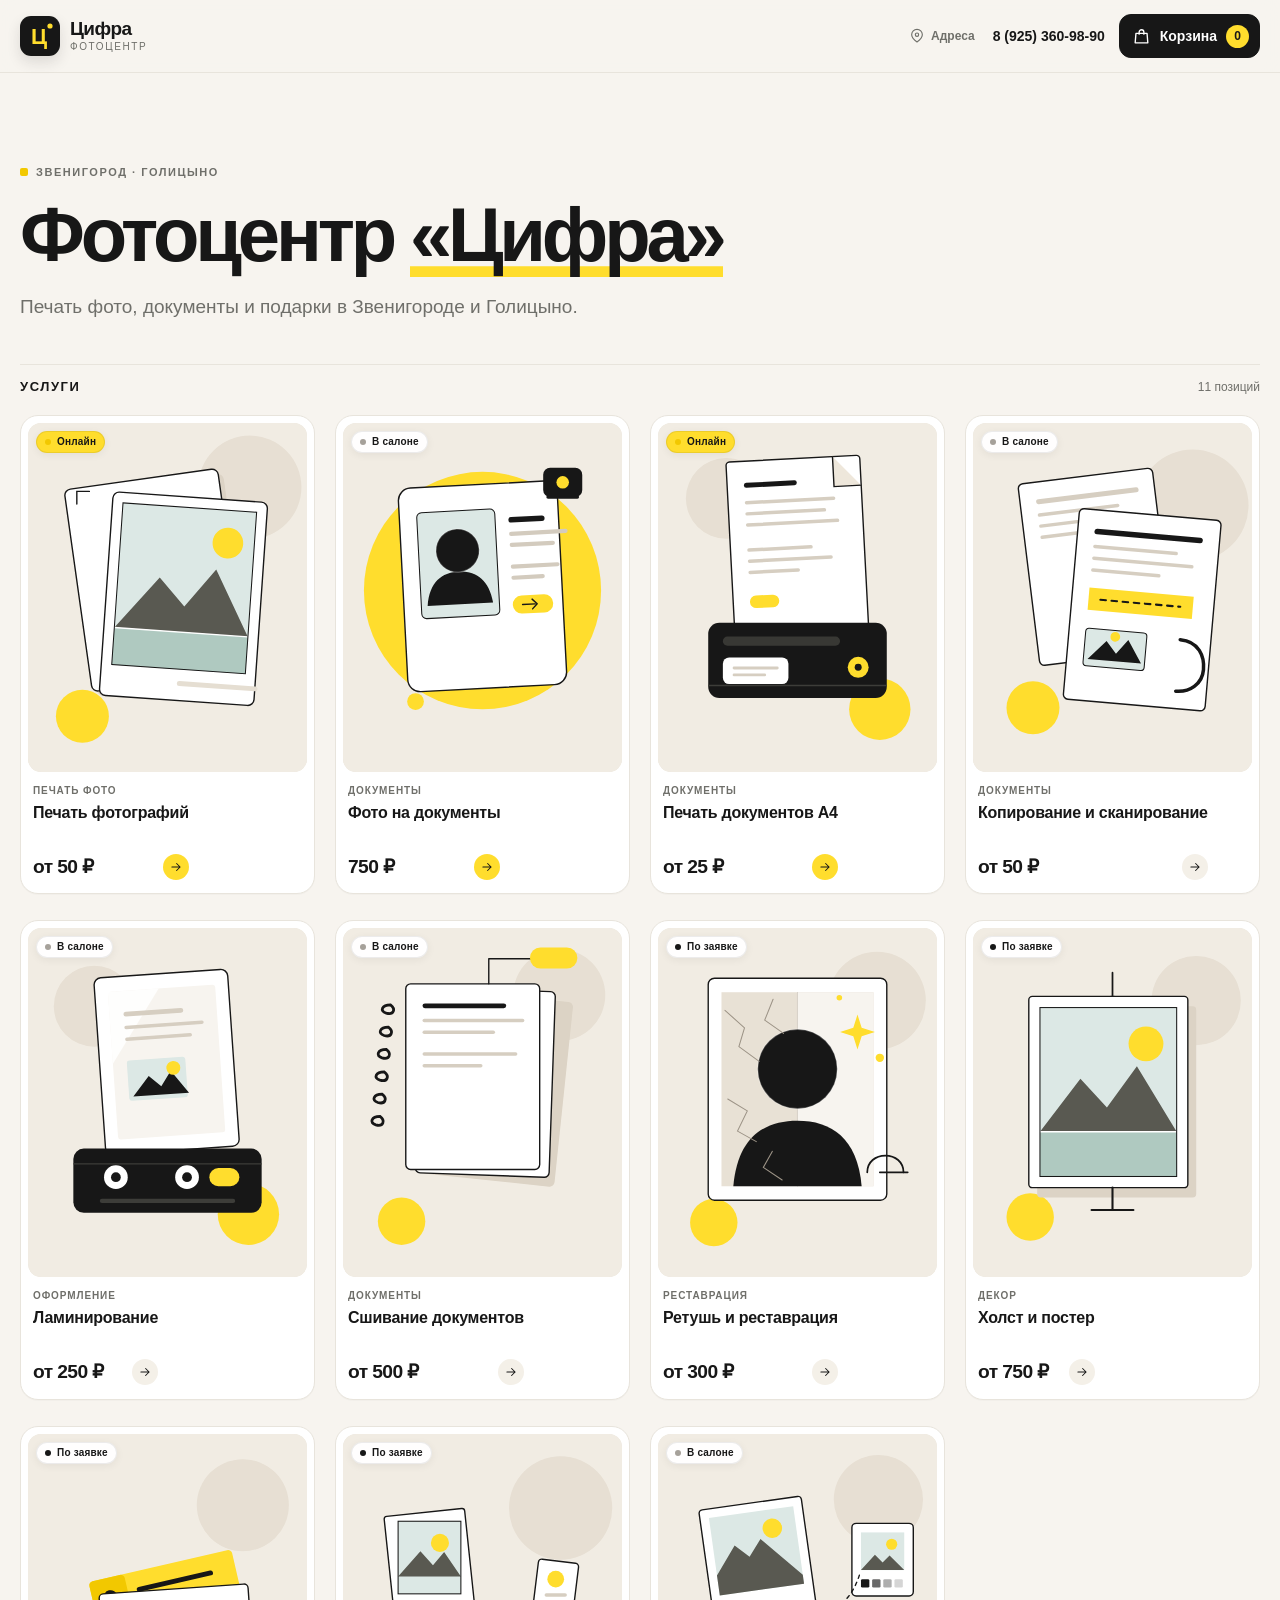
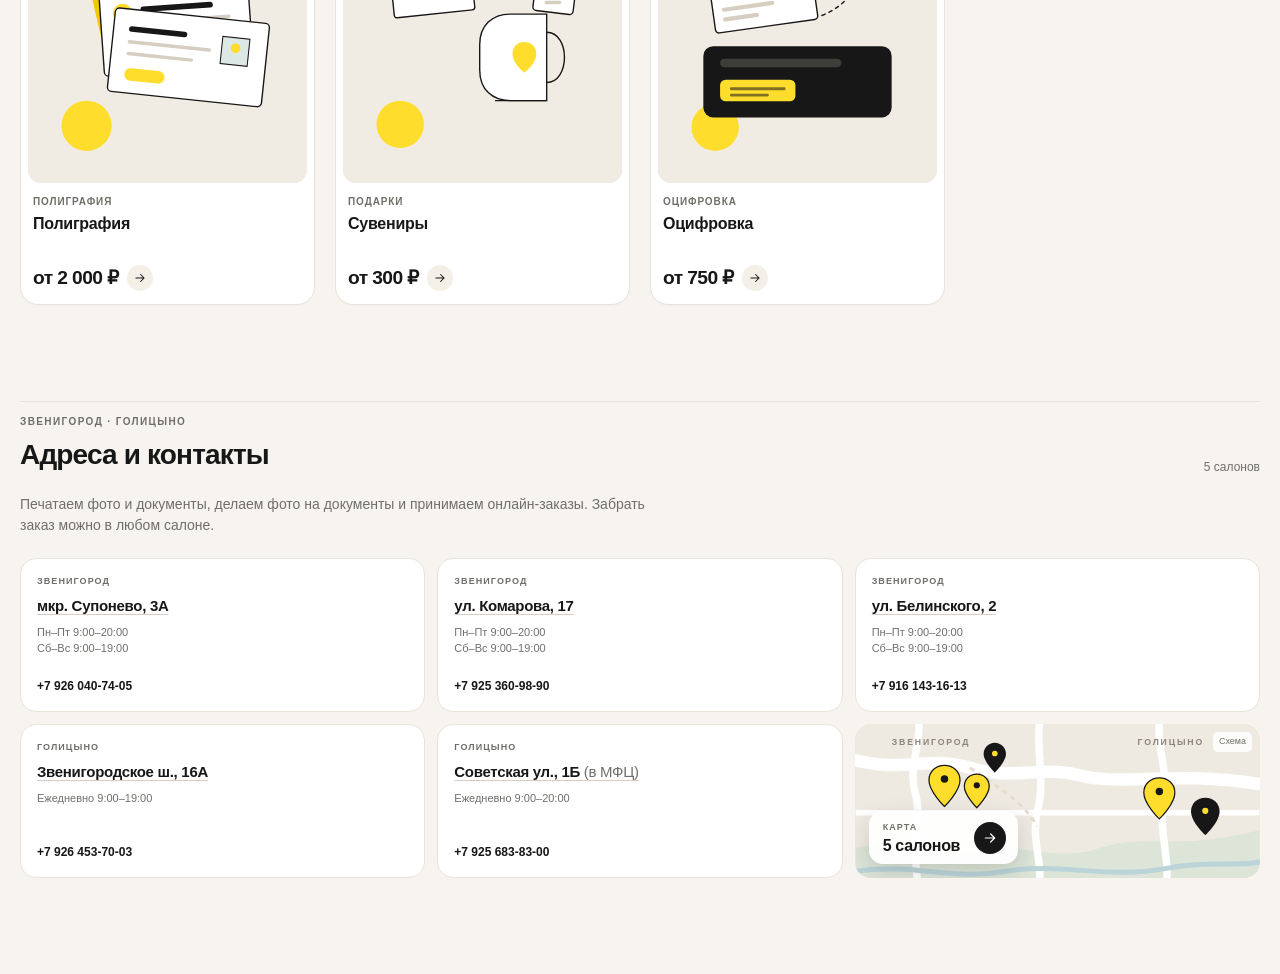
==== index.html @ 48754931 "Add Cifra site-v3 concept with original SVG illustrations" ====
<!doctype html>
<html lang="ru">
<head>
  <meta charset="utf-8">
  <meta name="viewport" content="width=device-width, initial-scale=1, viewport-fit=cover">
  <meta name="theme-color" content="#F7F4EF">
  <title>Фотоцентр «Цифра» — печать фото, документы и подарки</title>
  <meta name="description" content="Печать фотографий, документы и подарки в Звенигороде и Голицыно. Онлайн-заказ печати фото и визит в салон.">
  <link rel="icon" href="assets/img/favicon.svg" type="image/svg+xml">
  <link rel="stylesheet" href="assets/css/styles.css">
</head>
<body id="top">
  <header class="site-header">
    <div class="container header-inner">
      <a class="brand" href="#top" aria-label="Цифра — на главную">
        <span class="brand-mark" aria-hidden="true">
          <svg viewBox="0 0 40 40">
            <rect width="40" height="40" rx="11" fill="#171717"/>
            <text x="19" y="27.5" text-anchor="middle" font-family="Segoe UI, Arial, sans-serif" font-size="22" font-weight="700" fill="#FFDD2D">Ц</text>
            <circle cx="30" cy="10" r="2.6" fill="#FFDD2D"/>
          </svg>
        </span>
        <span class="brand-text">
          <strong>Цифра</strong>
          <span>фотоцентр</span>
        </span>
      </a>

      <div class="header-actions">
        <a class="header-addresses" href="#contacts" aria-label="Адреса и контакты">
          <svg viewBox="0 0 24 24" fill="none" stroke="currentColor" stroke-width="1.7" stroke-linecap="round" stroke-linejoin="round" aria-hidden="true"><path d="M20 10c0 5-8 11-8 11S4 15 4 10a8 8 0 1 1 16 0Z"/><circle cx="12" cy="10" r="2.5"/></svg>
          <span class="header-addresses-text">Адреса</span>
        </a>
        <a class="header-phone" href="tel:+79253609890" aria-label="Позвонить: 8 (925) 360-98-90">8 (925) 360-98-90</a>
        <button class="cart-button" type="button" data-open-cart aria-label="Корзина, 0">
          <span class="cart-button-icon" aria-hidden="true">
            <svg viewBox="0 0 24 24" fill="none" stroke="currentColor" stroke-width="1.7" stroke-linecap="round" stroke-linejoin="round"><path d="M5 8h14l1 12H4L5 8Z"/><path d="M9 9V6.5a3 3 0 0 1 6 0V9"/></svg>
          </span>
          <span class="cart-button-text">Корзина</span>
          <span class="cart-button-count" data-cart-count>0</span>
        </button>
      </div>
    </div>
  </header>

  <main>
    <section class="hero container" aria-labelledby="heroTitle">
      <p class="eyebrow"><span class="eyebrow-dot"></span>Звенигород · Голицыно</p>
      <h1 id="heroTitle">Фотоцентр <span class="hero-brand">«Цифра»</span></h1>
      <p class="hero-sub">Печать фото, документы и подарки в Звенигороде и Голицыно.</p>
    </section>

    <section class="catalog container" aria-labelledby="catalogTitle">
      <div class="section-head">
        <h2 id="catalogTitle">Услуги</h2>
        <span class="section-meta">11 позиций</span>
      </div>
      <div class="catalog-grid" id="catalogGrid"></div>
    </section>

    <section class="contacts container" id="contacts" aria-labelledby="contactsTitle">
      <div class="section-head">
        <div>
          <p class="contacts-eyebrow">Звенигород · Голицыно</p>
          <h2 id="contactsTitle">Адреса и контакты</h2>
        </div>
        <span class="section-meta">5 салонов</span>
      </div>
      <p class="contacts-lead">Печатаем фото и документы, делаем фото на документы и принимаем онлайн-заказы. Забрать заказ можно в любом салоне.</p>

      <div class="contacts-grid">
        <article class="branch-card">
          <p class="branch-city">Звенигород</p>
          <h3><a href="https://yandex.ru/maps/org/tsifra/152001789233/?ll=36.876848%2C55.745103&z=16" target="_blank" rel="noopener noreferrer">мкр. Супонево, 3А</a></h3>
          <p class="branch-hours">Пн–Пт 9:00–20:00<br>Сб–Вс 9:00–19:00</p>
          <a class="branch-phone" href="tel:+79260407405">+7 926 040-74-05</a>
        </article>

        <article class="branch-card">
          <p class="branch-city">Звенигород</p>
          <h3><a href="https://yandex.ru/maps/org/tsifra/77149279996/?ll=36.856160%2C55.730766&z=16.79" target="_blank" rel="noopener noreferrer">ул. Комарова, 17</a></h3>
          <p class="branch-hours">Пн–Пт 9:00–20:00<br>Сб–Вс 9:00–19:00</p>
          <a class="branch-phone" href="tel:+79253609890">+7 925 360-98-90</a>
        </article>

        <article class="branch-card">
          <p class="branch-city">Звенигород</p>
          <h3><a href="https://yandex.ru/maps/org/tsifra/25248241582/?ll=36.857674%2C55.739498&z=16.72" target="_blank" rel="noopener noreferrer">ул. Белинского, 2</a></h3>
          <p class="branch-hours">Пн–Пт 9:00–20:00<br>Сб–Вс 9:00–19:00</p>
          <a class="branch-phone" href="tel:+79161431613">+7 916 143-16-13</a>
        </article>

        <article class="branch-card">
          <p class="branch-city">Голицыно</p>
          <h3><a href="https://yandex.ru/maps/org/tsifra/50295731178/?ll=36.985969%2C55.619218&z=16" target="_blank" rel="noopener noreferrer">Звенигородское ш., 16А</a></h3>
          <p class="branch-hours">Ежедневно 9:00–19:00</p>
          <a class="branch-phone" href="tel:+79264537003">+7 926 453-70-03</a>
        </article>

        <article class="branch-card">
          <p class="branch-city">Голицыно</p>
          <h3><a href="https://yandex.ru/maps/org/tsifra/145112737521/?ll=36.985844%2C55.628658&z=16" target="_blank" rel="noopener noreferrer">Советская ул., 1Б <span class="branch-note">(в МФЦ)</span></a></h3>
          <p class="branch-hours">Ежедневно 9:00–20:00</p>
          <a class="branch-phone" href="tel:+79256838300">+7 925 683-83-00</a>
        </article>

        <a class="branch-map" href="https://yandex.ru/maps/?ll=36.92%2C55.68&z=11&text=%D1%84%D0%BE%D1%82%D0%BE%D1%81%D0%B0%D0%BB%D0%BE%D0%BD%20%D0%A6%D0%B8%D1%84%D1%80%D0%B0%20%D0%97%D0%B2%D0%B5%D0%BD%D0%B8%D0%B3%D0%BE%D1%80%D0%BE%D0%B4%20%D0%93%D0%BE%D0%BB%D0%B8%D1%86%D1%8B%D0%BD%D0%BE" target="_blank" rel="noopener noreferrer" aria-label="Открыть карту пяти салонов «Цифра» в Яндекс.Картах">
          <img src="assets/img/salons-map.svg" width="650" height="300" alt="Схема пяти салонов «Цифра» в Звенигороде и Голицыно">
          <span class="branch-map-panel">
            <span>
              <span class="branch-map-label">Карта</span>
              <span class="branch-map-title">5 салонов</span>
            </span>
            <span class="branch-map-arrow" aria-hidden="true">
              <svg viewBox="0 0 24 24" fill="none" stroke="currentColor" stroke-width="1.8" stroke-linecap="round" stroke-linejoin="round"><path d="M5 12h14M13 6l6 6-6 6"/></svg>
            </span>
          </span>
          <span class="branch-map-credit">Схема</span>
        </a>
      </div>
    </section>
  </main>

  <noscript>
    <p class="noscript">Для работы витрины и корзины нужен JavaScript.</p>
  </noscript>

  <div class="overlay modal" id="printModal" aria-hidden="true">
    <div class="modal-backdrop" data-close-modal></div>
    <div class="modal-dialog" role="dialog" aria-modal="true" aria-labelledby="printModalTitle">
      <header class="modal-head">
        <div class="modal-heading">
          <span class="kicker">Печать фото</span>
          <h2 id="printModalTitle">Печать фотографий</h2>
          <span class="modal-price" id="printModalPrice">от 50 ₽</span>
        </div>
        <button class="icon-btn icon-btn--large" type="button" data-close-modal aria-label="Закрыть">
          <svg viewBox="0 0 24 24" fill="none" stroke="currentColor" stroke-width="1.8" stroke-linecap="round" aria-hidden="true"><path d="m6 6 12 12M18 6 6 18"/></svg>
        </button>
      </header>

      <div class="modal-body">
        <div class="config-column">
          <section class="config-section" aria-labelledby="sizeTitle">
            <div class="section-line">
              <h3 id="sizeTitle">Размер</h3>
              <span class="field-note">Цена за отпечаток</span>
            </div>
            <div class="size-grid" id="sizeGrid"></div>
          </section>

          <section class="config-section" aria-labelledby="finishTitle">
            <div class="section-line">
              <h3 id="finishTitle">Отделка</h3>
              <span class="field-note">Без наценки</span>
            </div>
            <div class="segmented" id="finishGroup" role="group" aria-label="Отделка">
              <button type="button" class="segmented-btn is-active" data-finish="gloss" aria-pressed="true">Глянец</button>
              <button type="button" class="segmented-btn" data-finish="matte" aria-pressed="false">Матовая</button>
            </div>
            <p class="option-note" id="finishNote" aria-live="polite">Глянец — ярче цвета, но заметны блики и отпечатки. Для пейзажей и рамок.</p>
          </section>

          <section class="config-section" aria-labelledby="qualityTitle">
            <div class="section-line">
              <h3 id="qualityTitle">Качество</h3>
            </div>
            <div class="segmented" id="qualityGroup" role="group" aria-label="Качество"></div>
            <p class="option-note" id="qualityNote" aria-live="polite">Стандарт — плотная фотобумага для альбомов и домашней печати.</p>
          </section>
        </div>

        <div class="upload-column">
          <section class="config-section" aria-labelledby="uploadTitle">
            <div class="section-line">
              <h3 id="uploadTitle">Фотографии</h3>
              <span class="count-pill" id="photoCount">0 / 30</span>
            </div>
            <button class="dropzone" type="button" id="dropzone" aria-describedby="uploadHint">
              <span class="dropzone-icon" aria-hidden="true">
                <svg viewBox="0 0 24 24" fill="none" stroke="currentColor" stroke-width="1.7" stroke-linecap="round" stroke-linejoin="round"><path d="M12 16V4m0 0L7.5 8.5M12 4l4.5 4.5"/><path d="M4 15v3a2 2 0 0 0 2 2h12a2 2 0 0 0 2-2v-3"/></svg>
              </span>
              <span class="dropzone-title">Перетащите фото или выберите файлы</span>
              <span class="dropzone-note" id="uploadHint">JPG, PNG, WebP · до 30 файлов · 25 МБ каждый · 80 МБ всего</span>
            </button>
            <input type="file" id="fileInput" accept=".jpg,.jpeg,.png,.webp,.heic,.heif,image/jpeg,image/png,image/webp,image/heic,image/heif" multiple hidden>
          </section>

          <section class="photos-section" aria-label="Загруженные фотографии">
            <div class="photo-empty" id="photoEmpty">
              <span class="photo-empty-icon" aria-hidden="true">
                <svg viewBox="0 0 24 24" fill="none" stroke="currentColor" stroke-width="1.6" stroke-linecap="round" stroke-linejoin="round"><rect x="3.5" y="4.5" width="17" height="15" rx="2"/><circle cx="9" cy="10" r="1.6"/><path d="m4 17 5-5 4 4 2.5-2.5 4.5 4.5"/></svg>
              </span>
              <p>Добавьте фото — каждое получит 1 экземпляр. Количество можно изменить.</p>
            </div>
            <div class="photo-list" id="photoList" hidden></div>
          </section>
        </div>
      </div>

      <footer class="modal-foot">
        <div class="summary">
          <span class="summary-count" id="summaryCount">0 фото · 0 отпечатков</span>
          <span class="summary-config" id="summaryConfig">10×15 · Глянец · Стандарт</span>
        </div>
        <div class="summary-total-wrap">
          <span class="summary-total" id="summaryTotal">0 ₽</span>
          <button class="btn btn-accent" type="button" id="addToCart" disabled>Добавить в корзину</button>
        </div>
      </footer>
    </div>
  </div>

  <div class="overlay modal" id="docPhotoModal" aria-hidden="true">
    <div class="modal-backdrop" data-close-doc-photo></div>
    <div class="modal-dialog modal-dialog--info" id="docPhotoDialog" role="dialog" aria-modal="true" aria-labelledby="docPhotoTitle">
      <header class="modal-head">
        <div class="modal-heading">
          <span class="kicker">Документы</span>
          <h2 id="docPhotoTitle">Фото на документы</h2>
          <span class="modal-price">750 ₽</span>
        </div>
        <button class="icon-btn icon-btn--large" type="button" data-close-doc-photo aria-label="Закрыть">
          <svg viewBox="0 0 24 24" fill="none" stroke="currentColor" stroke-width="1.8" stroke-linecap="round" aria-hidden="true"><path d="m6 6 12 12M18 6 6 18"/></svg>
        </button>
      </header>

      <div class="modal-body modal-body--info">
        <div class="info-media">
          <img src="assets/img/photo-documents.svg" alt="Иллюстрация услуги «Фото на документы»">
        </div>
        <div class="info-copy">
          <p>Делаем фото на паспорт, загранпаспорт, визу, права, пропуск и учебные документы. Подберём фон, кадр и пропорции под требования и проверим результат.</p>
          <h3>Что пригодится</h3>
          <ul>
            <li>Документ — только если нужен нетипичный размер или особые требования. Обычно можно без него.</li>
            <li>Очки, если вы обычно носите их на фото.</li>
            <li>Требования к снимку, если их выдало ведомство.</li>
          </ul>
          <p class="info-note"><strong>Только в салоне.</strong> Онлайн-заказ и корзина для этой услуги не предусмотрены.</p>
        </div>
      </div>

      <footer class="modal-foot modal-foot--info">
        <a class="btn btn-ghost" href="#contacts" data-close-doc-photo data-scroll-contacts>Адреса и контакты</a>
        <button class="btn btn-accent" type="button" data-close-doc-photo>Понятно</button>
      </footer>
    </div>
  </div>

  <div class="overlay modal" id="docPrintModal" aria-hidden="true">
    <div class="modal-backdrop" data-close-doc-print></div>
    <div class="modal-dialog" id="docPrintDialog" role="dialog" aria-modal="true" aria-labelledby="docPrintTitle">
      <header class="modal-head">
        <div class="modal-heading">
          <span class="kicker">Документы</span>
          <h2 id="docPrintTitle">Печать документов A4</h2>
          <span class="modal-price">от 25 ₽ за лист</span>
        </div>
        <button class="icon-btn icon-btn--large" type="button" data-close-doc-print aria-label="Закрыть">
          <svg viewBox="0 0 24 24" fill="none" stroke="currentColor" stroke-width="1.8" stroke-linecap="round" aria-hidden="true"><path d="m6 6 12 12M18 6 6 18"/></svg>
        </button>
      </header>

      <div class="modal-body">
        <div class="config-column">
          <section class="config-section" aria-labelledby="docColorTitle">
            <div class="section-line">
              <h3 id="docColorTitle">Печать</h3>
              <span class="field-note" id="docPriceNote">A4 · 25 ₽ / лист</span>
            </div>
            <div class="segmented" id="docColorGroup" role="group" aria-label="Тип печати">
              <button type="button" class="segmented-btn is-active" data-doc-color="bw" aria-pressed="true">Ч/б</button>
              <button type="button" class="segmented-btn" data-doc-color="color" aria-pressed="false">Цветная</button>
            </div>
            <p class="option-note" id="docColorNote" aria-live="polite">Ч/б — для текстов, договоров и справок. 25 ₽ за лист.</p>
          </section>

          <section class="config-section" aria-labelledby="docCountTitle">
            <div class="section-line">
              <h3 id="docCountTitle">Как считаем</h3>
            </div>
            <div class="doc-guidance">
              <p>Один файл — один документ. Для PDF и Word укажите число страниц, копии — у каждого файла.</p>
              <p>Итоговое количество листов и стоимость посчитаются автоматически.</p>
            </div>
          </section>
        </div>

        <div class="upload-column">
          <section class="config-section" aria-labelledby="docUploadTitle">
            <div class="section-line">
              <h3 id="docUploadTitle">Файлы</h3>
              <span class="count-pill" id="docCount">0 / 30</span>
            </div>
            <button class="dropzone" type="button" id="docDropzone" aria-describedby="docUploadHint">
              <span class="dropzone-icon" aria-hidden="true">
                <svg viewBox="0 0 24 24" fill="none" stroke="currentColor" stroke-width="1.7" stroke-linecap="round" stroke-linejoin="round"><path d="M12 16V4m0 0L7.5 8.5M12 4l4.5 4.5"/><path d="M4 15v3a2 2 0 0 0 2 2h12a2 2 0 0 0 2-2v-3"/></svg>
              </span>
              <span class="dropzone-title">Перетащите файлы или выберите</span>
              <span class="dropzone-note" id="docUploadHint">PDF, Word, JPG, PNG, WebP · до 30 файлов · 25 МБ каждый · 80 МБ всего</span>
            </button>
            <input type="file" id="docFileInput" accept=".pdf,.doc,.docx,.jpg,.jpeg,.png,.webp" multiple hidden>
          </section>

          <section class="photos-section" aria-label="Загруженные документы">
            <div class="photo-empty" id="docEmpty">
              <span class="photo-empty-icon" aria-hidden="true">
                <svg viewBox="0 0 24 24" fill="none" stroke="currentColor" stroke-width="1.6" stroke-linecap="round" stroke-linejoin="round"><path d="M7 3.5h7l4 4V20a1 1 0 0 1-1 1H7a1 1 0 0 1-1-1V4.5a1 1 0 0 1 1-1Z"/><path d="M14 3.5V8h4M9 12h5M9 15.5h5"/></svg>
              </span>
              <p>Добавьте PDF или изображение. Для каждого файла можно указать страницы и копии.</p>
            </div>
            <div class="doc-list" id="docList" hidden></div>
          </section>
        </div>
      </div>

      <footer class="modal-foot">
        <div class="summary">
          <span class="summary-count" id="docSummaryCount">0 файлов · 0 листов</span>
          <span class="summary-config" id="docSummaryConfig">A4 · Ч/б</span>
        </div>
        <div class="summary-total-wrap">
          <span class="summary-total" id="docTotal">0 ₽</span>
          <button class="btn btn-accent" type="button" id="docAddToCart" disabled>Добавить в корзину</button>
        </div>
      </footer>
    </div>
  </div>

  <div class="overlay cart-overlay" id="cartDrawer" aria-hidden="true">
    <div class="cart-backdrop" data-close-cart></div>
    <aside class="cart-panel" role="dialog" aria-modal="true" aria-labelledby="cartTitle">
      <header class="cart-head">
        <div class="cart-heading">
          <span class="kicker">Заказ</span>
          <h2 id="cartTitle">Корзина <span class="cart-head-count" id="cartCount">0</span></h2>
        </div>
        <button class="icon-btn icon-btn--large" type="button" data-close-cart aria-label="Закрыть корзину">
          <svg viewBox="0 0 24 24" fill="none" stroke="currentColor" stroke-width="1.8" stroke-linecap="round" aria-hidden="true"><path d="m6 6 12 12M18 6 6 18"/></svg>
        </button>
      </header>

      <div class="cart-body">
        <div class="cart-empty" id="cartEmpty">
          <span class="cart-empty-icon" aria-hidden="true">
            <svg viewBox="0 0 24 24" fill="none" stroke="currentColor" stroke-width="1.5" stroke-linecap="round" stroke-linejoin="round"><path d="M5 8h14l1 12H4L5 8Z"/><path d="M9 9V6.5a3 3 0 0 1 6 0V9"/></svg>
          </span>
          <h3>Корзина пока пуста</h3>
          <p>Добавьте печать фотографий или документов — они настроены для онлайн-заказа.</p>
          <button class="btn btn-dark" type="button" data-close-cart>К услугам</button>
        </div>
        <div class="cart-list" id="cartList" hidden></div>
      </div>

      <footer class="cart-foot">
        <div class="cart-total-row">
          <span>Итого</span>
          <strong id="cartTotal">0 ₽</strong>
        </div>
        <button class="btn btn-accent btn-block" type="button" id="checkout" disabled>Оформить</button>
        <p class="checkout-note" id="checkoutNote" hidden>Это демо-корзина. Оформление и оплата появятся на следующем этапе.</p>
      </footer>
    </aside>
  </div>

  <div class="overlay modal order-overlay" id="orderModal" aria-hidden="true">
    <div class="modal-backdrop" data-close-order></div>
    <div class="modal-dialog order-dialog" id="orderDialog" role="dialog" aria-modal="true" aria-labelledby="orderTitle">
      <header class="modal-head">
        <div class="modal-heading">
          <span class="kicker">Заказ</span>
          <h2 id="orderTitle">Оформление заказа</h2>
          <span class="modal-price">Итого: <b id="orderTotal">0 ₽</b></span>
        </div>
        <button class="icon-btn icon-btn--large" type="button" data-close-order aria-label="Закрыть оформление заказа">
          <svg viewBox="0 0 24 24" fill="none" stroke="currentColor" stroke-width="1.8" stroke-linecap="round" aria-hidden="true"><path d="m6 6 12 12M18 6 6 18"/></svg>
        </button>
      </header>

      <form class="order-form" id="orderForm" novalidate>
        <div class="modal-body order-body">
          <p class="order-lead">Выберите салон и оставьте контакты — перезвоним и подтвердим заказ.</p>

          <div class="field">
            <label for="orderOffice">Офис получения <span class="req">*</span></label>
            <select class="field-input field-select" id="orderOffice" name="office" required aria-describedby="orderOfficeError">
              <option value="">Выберите салон</option>
              <option value="Звенигород, мкр. Супонево, 3А">Звенигород, мкр. Супонево, 3А</option>
              <option value="Звенигород, ул. Комарова, 17">Звенигород, ул. Комарова, 17</option>
              <option value="Звенигород, ул. Белинского, 2">Звенигород, ул. Белинского, 2</option>
              <option value="Голицыно, Звенигородское ш., 16А">Голицыно, Звенигородское ш., 16А</option>
              <option value="Голицыно, Советская ул., 1Б (в МФЦ)">Голицыно, Советская ул., 1Б (в МФЦ)</option>
            </select>
            <p class="field-error" id="orderOfficeError" role="alert" hidden></p>
          </div>

          <details class="order-addresses">
            <summary>Посмотреть адреса и часы</summary>
            <ul>
              <li><strong>Звенигород, мкр. Супонево, 3А</strong><span>Пн–Пт 9:00–20:00, Сб–Вс 9:00–19:00</span></li>
              <li><strong>Звенигород, ул. Комарова, 17</strong><span>Пн–Пт 9:00–20:00, Сб–Вс 9:00–19:00</span></li>
              <li><strong>Звенигород, ул. Белинского, 2</strong><span>Пн–Пт 9:00–20:00, Сб–Вс 9:00–19:00</span></li>
              <li><strong>Голицыно, Звенигородское ш., 16А</strong><span>Ежедневно 9:00–19:00</span></li>
              <li><strong>Голицыно, Советская ул., 1Б (в МФЦ)</strong><span>Ежедневно 9:00–20:00</span></li>
            </ul>
          </details>

          <div class="field">
            <label for="orderName">ФИО <span class="req">*</span></label>
            <input class="field-input" id="orderName" name="fullname" type="text" autocomplete="name" maxlength="100" placeholder="Иванова Анна Сергеевна" required aria-describedby="orderNameError">
            <p class="field-error" id="orderNameError" role="alert" hidden></p>
          </div>

          <div class="field">
            <label for="orderPhone">Телефон <span class="req">*</span></label>
            <input class="field-input" id="orderPhone" name="phone" type="tel" autocomplete="tel" inputmode="tel" maxlength="30" placeholder="+7 ___ ___-__-__" required aria-describedby="orderPhoneError">
            <p class="field-error" id="orderPhoneError" role="alert" hidden></p>
          </div>

          <div class="field">
            <label for="orderComment">Комментарий</label>
            <textarea class="field-input field-textarea" id="orderComment" name="comment" maxlength="1000" placeholder="Пожелания, удобное время, ссылка на облако"></textarea>
          </div>

          <div class="order-consent-wrap">
            <label class="order-consent" for="orderConsent">
              <input id="orderConsent" name="consent" type="checkbox" required aria-describedby="orderConsentError">
              <span>Даю согласие на обработку персональных данных и принимаю <a href="politika.html" target="_blank" rel="noopener noreferrer">политику конфиденциальности</a>. <span class="req">*</span></span>
            </label>
            <p class="field-error" id="orderConsentError" role="alert" hidden></p>
          </div>
        </div>

        <footer class="modal-foot order-foot">
          <p class="order-demo">Демо-режим: данные не отправляются.</p>
          <div class="order-actions">
            <button class="btn btn-ghost" type="button" data-close-order>Назад</button>
            <button class="btn btn-accent" type="submit">Подтвердить заказ</button>
          </div>
        </footer>
      </form>

      <div class="order-success" id="orderSuccess" hidden>
        <span class="order-success-icon" aria-hidden="true">
          <svg viewBox="0 0 24 24" fill="none" stroke="currentColor" stroke-width="2" stroke-linecap="round" stroke-linejoin="round"><path d="m5 12.5 4.5 4.5L19 7.5"/></svg>
        </span>
        <h3>Заявка принята</h3>
        <p>Это демо-режим: данные не отправлены. В реальной версии мы перезвоним по указанному телефону и подтвердим заказ.</p>
        <p class="order-success-office" id="orderSuccessOffice"></p>
        <p class="order-success-total">Итого: <b id="orderSuccessTotal">0 ₽</b></p>
        <p class="order-success-archive" id="orderArchiveNote" hidden></p>
        <div class="order-success-actions">
          <button class="btn btn-ghost" type="button" id="downloadOrderArchive" hidden>Скачать архив заказа</button>
          <button class="btn btn-accent" type="button" data-close-order>Понятно</button>
        </div>
      </div>
    </div>
  </div>

  <div class="overlay crop-overlay" id="cropOverlay" aria-hidden="true">
    <div class="crop-backdrop" data-close-crop></div>
    <div class="crop-panel" role="dialog" aria-modal="true" aria-labelledby="cropTitle">
      <header class="crop-head">
        <div class="crop-heading">
          <span class="kicker">Кадрирование</span>
          <h2 id="cropTitle">Кадр</h2>
          <span class="crop-photo-name" id="cropPhotoName">photo.jpg</span>
        </div>
        <div class="crop-head-side">
          <span class="crop-size-badge" id="cropSize">10×15</span>
          <button class="icon-btn icon-btn--large" type="button" data-close-crop aria-label="Закрыть кадрирование">
            <svg viewBox="0 0 24 24" fill="none" stroke="currentColor" stroke-width="1.8" stroke-linecap="round" aria-hidden="true"><path d="m6 6 12 12M18 6 6 18"/></svg>
          </button>
        </div>
      </header>

      <div class="crop-canvas-area" id="cropCanvasArea">
        <div class="crop-stage" id="cropStage">
          <canvas id="cropCanvas"></canvas>
        </div>
      </div>

      <div class="crop-body">
        <div class="crop-meta">
          <span id="cropResolution">0 × 0 px</span>
          <span aria-hidden="true">·</span>
          <span id="cropQuality"></span>
        </div>

        <div class="segmented segmented--wide" id="cropModes" role="group" aria-label="Режим кадрирования">
          <button type="button" class="segmented-btn is-active" data-mode="cover" aria-pressed="true">Без полей</button>
          <button type="button" class="segmented-btn" data-mode="contain" aria-pressed="false">С полями</button>
        </div>

        <div class="crop-controls">
          <label class="range-field" for="cropZoom">
            <span>Масштаб <b id="cropZoomLabel">100%</b></span>
            <input type="range" id="cropZoom" min="100" max="300" step="1" value="100">
          </label>
          <div class="crop-buttons">
            <button type="button" class="btn btn-ghost btn-sm" id="cropRotate">
              <svg viewBox="0 0 24 24" fill="none" stroke="currentColor" stroke-width="1.7" stroke-linecap="round" stroke-linejoin="round" aria-hidden="true"><path d="M20 11a8 8 0 1 1-2.3-5.7"/><path d="M20 4v7h-7"/></svg>
              Повернуть <span id="cropAngle">0°</span>
            </button>
            <button type="button" class="btn btn-ghost btn-sm" id="cropReset">
              <svg viewBox="0 0 24 24" fill="none" stroke="currentColor" stroke-width="1.7" stroke-linecap="round" stroke-linejoin="round" aria-hidden="true"><path d="M4 11a8 8 0 1 0 2.3-5.7"/><path d="M4 4v7h7"/></svg>
              Сбросить
            </button>
          </div>
        </div>

        <p class="crop-hint" id="cropHint">Перетащите фото, чтобы выбрать кадр. Масштаб — колесиком, ползунком или двумя пальцами.</p>
        <p class="crop-warning" id="cropWarning" hidden></p>
      </div>

      <footer class="crop-foot">
        <div class="crop-nav" id="cropNav" hidden>
          <button class="icon-btn" type="button" id="cropPrev" aria-label="Предыдущее фото">
            <svg viewBox="0 0 24 24" fill="none" stroke="currentColor" stroke-width="1.8" stroke-linecap="round" stroke-linejoin="round" aria-hidden="true"><path d="m14 6-6 6 6 6"/></svg>
          </button>
          <span class="crop-nav-label" id="cropNavLabel" aria-live="polite">1 / 1</span>
          <button class="icon-btn" type="button" id="cropNext" aria-label="Следующее фото">
            <svg viewBox="0 0 24 24" fill="none" stroke="currentColor" stroke-width="1.8" stroke-linecap="round" stroke-linejoin="round" aria-hidden="true"><path d="m10 6 6 6-6 6"/></svg>
          </button>
        </div>
        <div class="crop-foot-actions">
          <button type="button" class="btn btn-ghost" data-close-crop>Отмена</button>
          <button type="button" class="btn btn-accent" data-apply-crop>Готово</button>
        </div>
      </footer>
    </div>
  </div>

  <div class="toast-container" id="toastContainer" aria-live="polite" aria-atomic="false"></div>

  <script src="assets/js/catalog-data.js"></script>
  <script src="assets/js/archive.js"></script>
  <script src="assets/js/crop.js"></script>
  <script src="assets/js/app.js"></script>
</body>
</html>
---- assets/css/styles.css ----
:root {
  --bg: #f7f4ef;
  --surface: #ffffff;
  --text: #171717;
  --muted: #6f6f6a;
  --line: #e8e4dc;
  --line-strong: #d6cec1;
  --accent: #ffdd2d;
  --accent-deep: #f2c800;
  --accent-soft: #fff9d6;
  --radius-card: 18px;
  --radius-button: 12px;
  --container: 1560px;
}

*,
*::before,
*::after {
  box-sizing: border-box;
}

html {
  scroll-behavior: smooth;
}

body {
  margin: 0;
  overflow-x: hidden;
  background: var(--bg);
  color: var(--text);
  font-family: "Segoe UI", -apple-system, BlinkMacSystemFont, "Helvetica Neue", Arial, sans-serif;
  font-size: 16px;
  line-height: 1.5;
  -webkit-font-smoothing: antialiased;
  text-rendering: optimizeLegibility;
}

body.is-locked {
  overflow: hidden;
  padding-right: var(--scrollbar-width, 0px);
}

[hidden] {
  display: none !important;
}

img {
  display: block;
  max-width: 100%;
}

button,
input {
  font: inherit;
}

button {
  cursor: pointer;
}

a {
  color: inherit;
  text-decoration: none;
}

svg {
  display: block;
}

::selection {
  background: var(--accent);
  color: var(--text);
}

:focus-visible {
  outline: 2px solid var(--text);
  outline-offset: 3px;
}

.container {
  width: min(100% - 40px, var(--container));
  margin-inline: auto;
}

/* Header */

.site-header {
  position: sticky;
  top: 0;
  z-index: 40;
  border-bottom: 1px solid var(--line);
  background: rgba(247, 244, 239, 0.9);
  -webkit-backdrop-filter: blur(14px);
  backdrop-filter: blur(14px);
}

@supports not ((backdrop-filter: blur(1px)) or (-webkit-backdrop-filter: blur(1px))) {
  .site-header {
    background: var(--bg);
  }
}

.header-inner {
  display: flex;
  align-items: center;
  justify-content: space-between;
  gap: 16px;
  min-height: 72px;
}

.brand {
  display: inline-flex;
  align-items: center;
  gap: 10px;
  min-width: 0;
  border-radius: 12px;
}

.brand-mark {
  flex: 0 0 auto;
  width: 40px;
  height: 40px;
  border-radius: 11px;
  box-shadow: 0 6px 14px rgba(23, 23, 23, 0.12);
}

.brand-mark svg {
  width: 100%;
  height: 100%;
}

.brand-text {
  display: flex;
  flex-direction: column;
  line-height: 1.05;
  min-width: 0;
}

.brand-text strong {
  font-size: 19px;
  letter-spacing: -0.03em;
}

.brand-text span {
  margin-top: 3px;
  color: var(--muted);
  font-size: 10px;
  letter-spacing: 0.16em;
  text-transform: uppercase;
}

.header-actions {
  display: flex;
  align-items: center;
  gap: 10px;
  min-width: 0;
}

.header-phone {
  padding: 8px 4px;
  border-radius: 8px;
  font-size: 14px;
  font-weight: 600;
  white-space: nowrap;
}

.header-phone:hover {
  text-decoration: underline;
  text-underline-offset: 4px;
}

.header-addresses {
  display: inline-flex;
  align-items: center;
  gap: 6px;
  padding: 8px 4px;
  border-radius: 8px;
  color: var(--muted);
  font-size: 12px;
  font-weight: 600;
  white-space: nowrap;
  transition: color 0.2s ease, background 0.2s ease;
}

.header-addresses:hover {
  color: var(--text);
}

.header-addresses svg {
  flex: 0 0 auto;
  width: 16px;
  height: 16px;
}

.cart-button {
  display: inline-flex;
  align-items: center;
  gap: 9px;
  min-height: 44px;
  padding: 9px 10px 9px 12px;
  border: 1px solid var(--text);
  border-radius: var(--radius-button);
  background: var(--text);
  color: #fff;
  font-size: 14px;
  font-weight: 600;
  transition: transform 0.2s ease, background 0.2s ease;
}

.cart-button:hover {
  background: #000;
  transform: translateY(-1px);
}

.cart-button-icon {
  width: 19px;
  height: 19px;
}

.cart-button-icon svg {
  width: 100%;
  height: 100%;
}

.cart-button-count {
  display: inline-grid;
  place-items: center;
  min-width: 23px;
  height: 23px;
  padding: 0 6px;
  border-radius: 999px;
  background: var(--accent);
  color: var(--text);
  font-size: 12px;
  font-weight: 700;
  font-variant-numeric: tabular-nums;
}

/* Hero */

.hero {
  padding: clamp(44px, 7vw, 86px) 0 clamp(28px, 4vw, 44px);
}

.eyebrow {
  display: inline-flex;
  align-items: center;
  gap: 8px;
  margin: 0 0 18px;
  color: var(--muted);
  font-size: 11px;
  font-weight: 700;
  letter-spacing: 0.14em;
  text-transform: uppercase;
}

.eyebrow-dot {
  width: 8px;
  height: 8px;
  border-radius: 2px;
  background: var(--accent-deep);
}

.hero h1 {
  max-width: 1000px;
  margin: 0;
  font-size: clamp(38px, 6.4vw, 76px);
  font-weight: 700;
  line-height: 0.98;
  letter-spacing: -0.055em;
}

.hero-brand {
  white-space: nowrap;
  box-shadow: inset 0 -0.14em 0 var(--accent);
}

.hero-sub {
  max-width: 620px;
  margin: 20px 0 0;
  color: var(--muted);
  font-size: clamp(16px, 2vw, 19px);
  line-height: 1.45;
}

/* Catalog */

.section-head {
  display: flex;
  align-items: baseline;
  justify-content: space-between;
  gap: 16px;
  margin: 0 0 18px;
  padding-top: 12px;
  border-top: 1px solid var(--line);
}

.section-head h2 {
  margin: 0;
  font-size: 13px;
  font-weight: 700;
  letter-spacing: 0.12em;
  text-transform: uppercase;
}

.section-meta {
  color: var(--muted);
  font-size: 12px;
}

.catalog-grid {
  display: grid;
  grid-template-columns: repeat(2, minmax(0, 1fr));
  gap: 14px 10px;
  padding-bottom: clamp(48px, 8vw, 96px);
}

/* Contacts */

.contacts {
  padding-bottom: clamp(48px, 8vw, 96px);
  scroll-margin-top: 90px;
}

.contacts .section-head {
  align-items: flex-end;
}

.contacts-eyebrow {
  margin: 0 0 5px;
  color: var(--muted);
  font-size: 10px;
  font-weight: 700;
  letter-spacing: 0.14em;
  text-transform: uppercase;
}

.contacts h2 {
  font-size: clamp(22px, 2.4vw, 28px);
  letter-spacing: -0.03em;
  text-transform: none;
}

.contacts-lead {
  max-width: 640px;
  margin: 0 0 22px;
  color: var(--muted);
  font-size: 14px;
  line-height: 1.5;
}

.contacts-grid {
  display: grid;
  grid-template-columns: 1fr;
  gap: 12px;
}

.branch-card {
  display: flex;
  flex-direction: column;
  min-width: 0;
  min-height: 154px;
  padding: 16px;
  border: 1px solid var(--line);
  border-radius: 16px;
  background: var(--surface);
  transition: border-color 0.2s ease, transform 0.2s ease;
}

.branch-card:hover {
  border-color: var(--line-strong);
}

.branch-city {
  margin: 0 0 7px;
  color: var(--muted);
  font-size: 9px;
  font-weight: 700;
  letter-spacing: 0.12em;
  text-transform: uppercase;
}

.branch-card h3 {
  margin: 0 0 10px;
  font-size: 15px;
  line-height: 1.3;
  letter-spacing: -0.02em;
}

.branch-card h3 a {
  color: var(--text);
  text-decoration: underline;
  text-decoration-color: var(--line-strong);
  text-underline-offset: 3px;
}

.branch-card h3 a:hover {
  text-decoration-color: var(--text);
}

.branch-note {
  color: var(--muted);
  font-weight: 400;
}

.branch-hours {
  margin: 0 0 14px;
  color: var(--muted);
  font-size: 11px;
  line-height: 1.45;
}

.branch-phone {
  margin-top: auto;
  color: var(--text);
  font-size: 12px;
  font-weight: 700;
  white-space: nowrap;
}

.branch-phone:hover {
  text-decoration: underline;
  text-underline-offset: 3px;
}

.branch-map {
  position: relative;
  display: block;
  min-height: 154px;
  overflow: hidden;
  border-radius: 16px;
  background: #ede8df;
}

.branch-map img {
  position: absolute;
  inset: 0;
  width: 100%;
  height: 100%;
  object-fit: cover;
  transition: transform 0.35s ease;
}

.branch-map:hover img {
  transform: scale(1.025);
}

.branch-map-panel {
  position: absolute;
  left: 14px;
  bottom: 14px;
  display: flex;
  align-items: center;
  gap: 14px;
  padding: 10px 12px 10px 14px;
  border-radius: 14px;
  background: rgba(255, 255, 255, 0.94);
  box-shadow: 0 8px 24px rgba(16, 16, 16, 0.14);
}

.branch-map-label {
  display: block;
  color: var(--muted);
  font-size: 9px;
  font-weight: 700;
  letter-spacing: 0.12em;
  text-transform: uppercase;
}

.branch-map-title {
  display: block;
  margin-top: 2px;
  font-size: 16px;
  font-weight: 800;
  line-height: 1.1;
  letter-spacing: -0.02em;
}

.branch-map-arrow {
  display: grid;
  place-items: center;
  flex: 0 0 auto;
  width: 32px;
  height: 32px;
  border-radius: 50%;
  background: var(--text);
  color: #fff;
}

.branch-map-arrow svg {
  width: 16px;
  height: 16px;
}

.branch-map-credit {
  position: absolute;
  top: 8px;
  right: 8px;
  padding: 3px 6px;
  border-radius: 5px;
  background: rgba(255, 255, 255, 0.85);
  color: var(--muted);
  font-size: 9px;
}

/* Legal page */

.legal-page {
  max-width: 860px;
  padding-top: 44px;
  padding-bottom: 80px;
}

.legal-back {
  display: inline-flex;
  align-items: center;
  margin-bottom: 22px;
  color: var(--muted);
  font-size: 12px;
  font-weight: 600;
}

.legal-back:hover {
  color: var(--text);
}

.legal-page h1 {
  margin: 10px 0 14px;
  font-size: clamp(30px, 4vw, 44px);
  line-height: 1.05;
  letter-spacing: -0.04em;
}

.legal-lead {
  max-width: 700px;
  margin: 0;
  color: var(--muted);
  font-size: 15px;
  line-height: 1.55;
}

.legal-note {
  max-width: 760px;
  margin: 22px 0;
  padding: 13px 15px;
  border: 1px solid #f0de9a;
  border-radius: 12px;
  background: var(--accent-soft);
  color: var(--text);
  font-size: 12px;
  line-height: 1.5;
}

.legal-prose {
  max-width: 720px;
  margin-top: 30px;
}

.legal-prose h2 {
  margin: 26px 0 8px;
  font-size: 17px;
  letter-spacing: -0.02em;
}

.legal-prose p,
.legal-prose li {
  color: var(--muted);
  font-size: 14px;
  line-height: 1.65;
}

.legal-prose p {
  margin: 0 0 10px;
}

.legal-prose ul {
  margin: 0 0 12px;
  padding-left: 20px;
}

.legal-prose li {
  margin-bottom: 4px;
}

.legal-prose a {
  color: var(--text);
  font-weight: 600;
  text-decoration: underline;
  text-underline-offset: 2px;
}

.card {
  min-width: 0;
}

.card-button {
  display: flex;
  flex-direction: column;
  width: 100%;
  height: 100%;
  padding: 7px;
  border: 1px solid var(--line);
  border-radius: var(--radius-card);
  background: var(--surface);
  color: inherit;
  text-align: left;
  box-shadow: 0 1px 0 rgba(23, 23, 23, 0.02);
  transition: transform 0.25s ease, box-shadow 0.25s ease, border-color 0.25s ease;
  animation: card-in 0.45s ease backwards;
  animation-delay: calc(var(--card-index) * 28ms);
}

.card-button:hover {
  transform: translateY(-3px);
  border-color: var(--line-strong);
  box-shadow: 0 18px 34px rgba(23, 23, 23, 0.08);
}

.card-button:active {
  transform: translateY(-1px);
}

@keyframes card-in {
  from {
    opacity: 0;
  }
  to {
    opacity: 1;
  }
}

.card-media {
  position: relative;
  display: block;
  aspect-ratio: 4 / 5;
  overflow: hidden;
  border-radius: 13px;
  background: #ede8df;
}

.card-media img {
  width: 100%;
  height: 100%;
  object-fit: cover;
  transition: transform 0.5s cubic-bezier(0.2, 0.7, 0.2, 1);
}

.card-button:hover .card-media img {
  transform: scale(1.035);
}

.badge {
  position: absolute;
  top: 8px;
  left: 8px;
  display: inline-flex;
  align-items: center;
  gap: 6px;
  padding: 5px 8px;
  border: 1px solid rgba(23, 23, 23, 0.08);
  border-radius: 999px;
  background: rgba(255, 255, 255, 0.94);
  box-shadow: 0 2px 8px rgba(23, 23, 23, 0.06);
  font-size: 10px;
  font-weight: 700;
  line-height: 1;
  letter-spacing: 0.02em;
  white-space: nowrap;
}

.badge-dot {
  width: 6px;
  height: 6px;
  border-radius: 50%;
  background: var(--muted);
}

.badge--online {
  background: var(--accent);
}

.badge--online .badge-dot {
  background: var(--accent-deep);
}

.badge--request .badge-dot {
  background: var(--text);
}

.badge--salon .badge-dot {
  background: #a6a19a;
}

.card-body {
  display: flex;
  flex: 1;
  flex-direction: column;
  min-width: 0;
  padding: 11px 5px 5px;
}

.card-type {
  overflow: hidden;
  color: var(--muted);
  font-size: 10px;
  font-weight: 700;
  letter-spacing: 0.09em;
  text-transform: uppercase;
  white-space: nowrap;
  text-overflow: ellipsis;
}

.card-title {
  display: -webkit-box;
  overflow: hidden;
  min-height: 2.5em;
  margin-top: 5px;
  font-size: 16px;
  font-weight: 600;
  line-height: 1.25;
  letter-spacing: -0.015em;
  -webkit-box-orient: vertical;
  -webkit-line-clamp: 2;
}

.card-foot {
  display: flex;
  align-items: center;
  justify-content: space-between;
  gap: 8px;
  margin-top: auto;
  padding-top: 10px;
}

.card-price {
  font-size: clamp(17px, 1.5vw, 21px);
  font-weight: 700;
  letter-spacing: -0.03em;
  font-variant-numeric: tabular-nums;
  white-space: nowrap;
}

.card-arrow {
  display: grid;
  place-items: center;
  flex: 0 0 auto;
  width: 26px;
  height: 26px;
  border-radius: 50%;
  background: #f4f0e8;
  transition: background 0.2s ease, transform 0.2s ease;
}

.card-arrow svg {
  width: 14px;
  height: 14px;
}

.card-button:hover .card-arrow {
  background: var(--accent);
  transform: translateX(2px);
}

.card--active .card-arrow {
  background: var(--accent);
}

/* Shared controls */

.btn {
  display: inline-flex;
  align-items: center;
  justify-content: center;
  gap: 7px;
  min-height: 42px;
  padding: 10px 18px;
  border: 1px solid transparent;
  border-radius: var(--radius-button);
  font-size: 13px;
  font-weight: 700;
  line-height: 1.2;
  white-space: nowrap;
  transition: transform 0.2s ease, background 0.2s ease, border-color 0.2s ease,
    box-shadow 0.2s ease;
}

.btn:active {
  transform: translateY(1px);
}

.btn-accent {
  border-color: var(--accent);
  background: var(--accent);
  color: var(--text);
}

.btn-accent:hover:not(:disabled) {
  border-color: var(--accent-deep);
  background: var(--accent-deep);
}

.btn-accent:disabled {
  border-color: #ede8df;
  background: #ede8df;
  color: #9a958d;
  cursor: not-allowed;
  transform: none;
}

.btn-dark {
  border-color: var(--text);
  background: var(--text);
  color: #fff;
}

.btn-dark:hover {
  background: #000;
}

.btn-ghost {
  border-color: var(--line);
  background: var(--surface);
  color: var(--text);
}

.btn-ghost:hover {
  border-color: var(--line-strong);
  background: #f7f3eb;
}

.btn-sm {
  min-height: 32px;
  padding: 7px 10px;
  border-radius: 9px;
  font-size: 11px;
  gap: 5px;
}

.btn-sm svg {
  width: 14px;
  height: 14px;
}

.btn-block {
  width: 100%;
}

.icon-btn {
  display: inline-grid;
  place-items: center;
  flex: 0 0 auto;
  width: 38px;
  height: 38px;
  padding: 0;
  border: 1px solid var(--line);
  border-radius: 50%;
  background: var(--surface);
  color: var(--text);
  transition: background 0.2s ease, border-color 0.2s ease, transform 0.2s ease;
}

.icon-btn:hover {
  border-color: var(--line-strong);
  background: #f4f0e8;
}

.icon-btn svg {
  width: 18px;
  height: 18px;
}

.icon-btn--large {
  width: 42px;
  height: 42px;
}

.icon-btn--danger {
  width: 32px;
  height: 32px;
  border-color: transparent;
  background: transparent;
  color: #b3261e;
}

.icon-btn--danger:hover {
  border-color: #f3d3cf;
  background: #fbeae8;
}

.icon-btn--danger svg {
  width: 17px;
  height: 17px;
}

/* Overlays */

.overlay {
  position: fixed;
  inset: 0;
  z-index: 100;
  visibility: hidden;
  pointer-events: none;
  transition: visibility 0s linear 0.3s;
}

.overlay.is-open {
  visibility: visible;
  pointer-events: auto;
  transition-delay: 0s;
}

/* Print modal */

.modal {
  display: flex;
  align-items: center;
  justify-content: center;
  padding: 24px;
  z-index: 100;
}

.modal-backdrop {
  position: absolute;
  inset: 0;
  background: rgba(23, 23, 23, 0.42);
  -webkit-backdrop-filter: blur(2px);
  backdrop-filter: blur(2px);
  opacity: 0;
  transition: opacity 0.25s ease;
}

.modal.is-open .modal-backdrop {
  opacity: 1;
}

.modal-dialog {
  position: relative;
  z-index: 1;
  display: flex;
  flex-direction: column;
  width: min(1080px, 100%);
  max-height: calc(100vh - 48px);
  max-height: calc(100dvh - 48px);
  overflow: hidden;
  border-radius: 24px;
  background: var(--surface);
  box-shadow: 0 40px 100px rgba(0, 0, 0, 0.24);
  opacity: 0;
  transform: translateY(10px) scale(0.99);
  transition: opacity 0.25s ease, transform 0.25s ease;
}

.modal.is-open .modal-dialog {
  opacity: 1;
  transform: none;
}

.modal-head {
  display: flex;
  align-items: flex-start;
  justify-content: space-between;
  flex: 0 0 auto;
  gap: 20px;
  padding: 22px 28px 18px;
  border-bottom: 1px solid var(--line);
}

.kicker {
  display: block;
  margin-bottom: 6px;
  color: var(--muted);
  font-size: 10px;
  font-weight: 700;
  letter-spacing: 0.14em;
  text-transform: uppercase;
}

.modal-heading h2 {
  margin: 0;
  font-size: clamp(24px, 3vw, 32px);
  line-height: 1.1;
  letter-spacing: -0.04em;
}

.modal-price {
  display: inline-block;
  margin-top: 7px;
  color: var(--muted);
  font-size: 14px;
  font-weight: 600;
}

.modal-body {
  display: grid;
  flex: 1 1 auto;
  grid-template-columns: minmax(0, 360px) minmax(0, 1fr);
  gap: 34px;
  min-height: 0;
  padding: 22px 28px 26px;
  overflow-y: auto;
}

.config-column {
  display: flex;
  flex-direction: column;
  gap: 24px;
  min-width: 0;
}

.config-section {
  min-width: 0;
}

.section-line {
  display: flex;
  align-items: baseline;
  justify-content: space-between;
  gap: 12px;
  margin-bottom: 10px;
}

.section-line h3 {
  margin: 0;
  font-size: 13px;
  font-weight: 700;
  letter-spacing: 0.02em;
}

.field-note {
  color: var(--muted);
  font-size: 11px;
  line-height: 1.35;
  text-align: right;
}

.size-grid {
  display: grid;
  grid-template-columns: repeat(2, minmax(0, 1fr));
  gap: 8px;
}

.size-option {
  display: flex;
  flex-direction: column;
  align-items: flex-start;
  gap: 2px;
  min-width: 0;
  padding: 10px 11px;
  border: 1px solid var(--line);
  border-radius: 12px;
  background: #fcfbf8;
  color: var(--text);
  text-align: left;
  transition: border-color 0.2s ease, background 0.2s ease, transform 0.2s ease;
}

.size-option:hover {
  border-color: var(--line-strong);
  background: #fff;
}

.size-option.is-active {
  border-color: var(--text);
  background: var(--accent);
  box-shadow: inset 0 0 0 1px var(--text);
}

.size-top {
  display: flex;
  align-items: baseline;
  justify-content: space-between;
  gap: 6px;
  width: 100%;
}

.size-name {
  font-size: 15px;
  font-weight: 700;
  letter-spacing: -0.02em;
  white-space: nowrap;
}

.size-format {
  color: var(--muted);
  font-size: 10px;
  font-weight: 600;
  letter-spacing: 0;
}

.size-option.is-active .size-format {
  color: rgba(23, 23, 23, 0.62);
}

.size-price {
  font-size: 12px;
  font-weight: 700;
  font-variant-numeric: tabular-nums;
  white-space: nowrap;
}

.size-premium {
  overflow: hidden;
  max-width: 100%;
  color: var(--muted);
  font-size: 10px;
  line-height: 1.35;
  white-space: nowrap;
  text-overflow: ellipsis;
}

.size-option.is-active .size-premium {
  color: rgba(23, 23, 23, 0.62);
}

.option-note {
  min-height: 2.8em;
  margin: 7px 0 0;
  color: var(--muted);
  font-size: 11px;
  line-height: 1.4;
}

.segmented {
  display: flex;
  gap: 4px;
  padding: 4px;
  border-radius: 12px;
  background: #f3efe7;
}

.segmented-btn {
  display: flex;
  flex: 1;
  align-items: center;
  justify-content: center;
  gap: 8px;
  min-width: 0;
  padding: 9px 8px;
  border: 0;
  border-radius: 9px;
  background: transparent;
  color: var(--muted);
  font-size: 13px;
  font-weight: 600;
  white-space: nowrap;
  transition: background 0.2s ease, color 0.2s ease, box-shadow 0.2s ease;
}

.segmented-btn:hover:not(:disabled) {
  color: var(--text);
}

.segmented-btn.is-active {
  background: var(--surface);
  color: var(--text);
  box-shadow: 0 2px 6px rgba(23, 23, 23, 0.08);
}

.segmented-btn:disabled {
  opacity: 0.42;
  cursor: not-allowed;
}

.segmented-price {
  color: var(--muted);
  font-size: 11px;
  font-weight: 700;
  font-variant-numeric: tabular-nums;
}

.segmented-btn.is-active .segmented-price {
  color: var(--text);
}

.upload-column {
  display: flex;
  flex-direction: column;
  gap: 18px;
  min-width: 0;
}

.count-pill {
  display: inline-flex;
  align-items: center;
  padding: 4px 8px;
  border-radius: 999px;
  background: #f3efe7;
  color: var(--muted);
  font-size: 11px;
  font-weight: 700;
  font-variant-numeric: tabular-nums;
}

.dropzone {
  display: flex;
  flex-direction: column;
  align-items: center;
  justify-content: center;
  gap: 6px;
  width: 100%;
  min-height: 156px;
  padding: 20px;
  border: 1.5px dashed var(--line-strong);
  border-radius: 16px;
  background: #fcfbf8;
  color: var(--text);
  text-align: center;
  transition: border-color 0.2s ease, background 0.2s ease, transform 0.2s ease;
}

.dropzone:hover,
.dropzone.is-dragover {
  border-color: var(--accent-deep);
  background: var(--accent-soft);
}

.dropzone.is-dragover {
  transform: scale(1.005);
}

.dropzone.is-busy {
  opacity: 0.65;
  pointer-events: none;
}

.dropzone.is-full {
  opacity: 0.55;
}

.dropzone-icon {
  display: grid;
  place-items: center;
  width: 44px;
  height: 44px;
  margin-bottom: 4px;
  border-radius: 50%;
  background: var(--accent);
  color: var(--text);
}

.dropzone-icon svg {
  width: 21px;
  height: 21px;
}

.dropzone-title {
  font-size: 14px;
  font-weight: 700;
  line-height: 1.3;
}

.dropzone-note {
  max-width: 340px;
  color: var(--muted);
  font-size: 11px;
  line-height: 1.4;
}

.photos-section {
  min-width: 0;
}

.photo-empty {
  display: flex;
  align-items: center;
  gap: 12px;
  padding: 14px;
  border: 1px solid var(--line);
  border-radius: 14px;
  background: #fcfbf8;
  color: var(--muted);
}

.photo-empty-icon {
  display: grid;
  place-items: center;
  flex: 0 0 auto;
  width: 34px;
  height: 34px;
  border-radius: 10px;
  background: #f3efe7;
  color: var(--muted);
}

.photo-empty-icon svg {
  width: 18px;
  height: 18px;
}

.photo-empty p {
  margin: 0;
  font-size: 12px;
  line-height: 1.45;
}

.photo-list {
  display: flex;
  flex-direction: column;
  gap: 8px;
}

.photo-item {
  display: flex;
  gap: 11px;
  min-width: 0;
  padding: 9px;
  border: 1px solid var(--line);
  border-radius: 14px;
  background: #fcfbf8;
}

.photo-thumb {
  flex: 0 0 auto;
  width: 58px;
  height: 72px;
  overflow: hidden;
  border-radius: 9px;
  background: #ede8df;
}

.photo-thumb img {
  width: 100%;
  height: 100%;
  object-fit: cover;
}

.photo-main {
  display: flex;
  flex: 1;
  flex-direction: column;
  gap: 5px;
  min-width: 0;
}

.photo-line {
  display: flex;
  align-items: baseline;
  justify-content: space-between;
  gap: 8px;
  min-width: 0;
}

.photo-name {
  overflow: hidden;
  min-width: 0;
  font-size: 12px;
  font-weight: 700;
  white-space: nowrap;
  text-overflow: ellipsis;
}

.photo-dims {
  flex: 0 0 auto;
  color: var(--muted);
  font-size: 10px;
  font-variant-numeric: tabular-nums;
  white-space: nowrap;
}

.photo-warning {
  display: flex;
  align-items: center;
  gap: 5px;
  color: #8a5a00;
  font-size: 10px;
  line-height: 1.35;
}

.photo-warning svg {
  flex: 0 0 auto;
  width: 13px;
  height: 13px;
}

.photo-tools {
  display: flex;
  align-items: center;
  gap: 6px;
  flex-wrap: wrap;
  margin-top: auto;
}

.qty {
  display: inline-flex;
  align-items: center;
  flex: 0 0 auto;
  overflow: hidden;
  border: 1px solid var(--line);
  border-radius: 9px;
  background: var(--surface);
}

.qty-btn {
  display: grid;
  place-items: center;
  width: 28px;
  height: 28px;
  border: 0;
  background: transparent;
  color: var(--text);
  font-size: 16px;
  line-height: 1;
  transition: background 0.2s ease;
}

.qty-btn:hover:not(:disabled) {
  background: #f3efe7;
}

.qty-btn:disabled {
  opacity: 0.3;
  cursor: not-allowed;
}

.qty-value {
  min-width: 26px;
  font-size: 12px;
  font-weight: 700;
  font-variant-numeric: tabular-nums;
  text-align: center;
}

.qty--sm .qty-btn {
  width: 26px;
  height: 26px;
}

.crop-btn.is-custom {
  border-color: #e3c94e;
  background: var(--accent-soft);
}

/* Document print */

.doc-guidance {
  padding: 12px 14px;
  border: 1px solid var(--line);
  border-radius: 12px;
  background: #fcfbf8;
}

.doc-guidance p {
  margin: 0;
  color: var(--muted);
  font-size: 12px;
  line-height: 1.45;
}

.doc-guidance p + p {
  margin-top: 6px;
}

.doc-list {
  display: flex;
  flex-direction: column;
  gap: 8px;
}

.doc-type {
  display: grid;
  place-items: center;
  flex: 0 0 auto;
  width: 58px;
  height: 72px;
  border: 1px solid #e3c94e;
  border-radius: 9px;
  background: var(--accent-soft);
  color: var(--text);
  font-size: 11px;
  font-weight: 800;
  letter-spacing: 0.04em;
}

.doc-item .photo-line {
  align-items: center;
}

.doc-item .photo-tools {
  align-items: flex-end;
  gap: 4px;
}

.doc-remove {
  width: 32px;
  height: 32px;
  margin-left: 2px;
}

.doc-remove svg {
  width: 16px;
  height: 16px;
}

.doc-field {
  display: flex;
  flex-direction: column;
  gap: 4px;
  min-width: 0;
}

.doc-field-label {
  color: var(--muted);
  font-size: 9px;
  letter-spacing: 0.04em;
  line-height: 1;
  text-transform: uppercase;
  white-space: nowrap;
}

.doc-stepper {
  display: inline-flex;
  align-items: center;
  overflow: hidden;
  height: 30px;
  border: 1px solid var(--line);
  border-radius: 9px;
  background: var(--surface);
}

.doc-stepper button {
  width: 25px;
  height: 28px;
  padding: 0;
  border: 0;
  background: transparent;
  color: var(--text);
  font-size: 16px;
  line-height: 1;
}

.doc-stepper button:hover:not(:disabled) {
  background: #f3efe7;
}

.doc-stepper button:disabled {
  opacity: 0.3;
  cursor: not-allowed;
}

.doc-stepper input {
  width: 60px;
  height: 28px;
  padding: 0 2px;
  border: 0;
  background: transparent;
  color: var(--text);
  font: inherit;
  font-size: 11px;
  font-weight: 700;
  text-align: center;
  appearance: textfield;
  -moz-appearance: textfield;
}

.doc-stepper input::-webkit-outer-spin-button,
.doc-stepper input::-webkit-inner-spin-button {
  margin: 0;
  -webkit-appearance: none;
}

.doc-stepper input:focus {
  outline: 2px solid var(--text);
  outline-offset: -2px;
}

.doc-stepper-value {
  min-width: 26px;
  color: var(--text);
  font-size: 11px;
  font-weight: 700;
  font-variant-numeric: tabular-nums;
  text-align: center;
}

.doc-stepper--static {
  padding: 0 10px;
}

.doc-stepper--static .doc-stepper-value {
  min-width: auto;
  color: var(--muted);
}

.doc-line-total {
  color: var(--text);
  font-variant-numeric: tabular-nums;
}

/* Document photo info */

.modal-dialog--info {
  max-width: 760px;
}

.modal-body--info {
  grid-template-columns: 240px minmax(0, 1fr);
  gap: 24px;
  align-items: start;
}

.info-media {
  overflow: hidden;
  border-radius: 16px;
  background: #ede8df;
}

.info-media img {
  width: 100%;
  aspect-ratio: 4 / 5;
  object-fit: cover;
}

.info-copy p {
  margin: 0 0 12px;
  color: var(--muted);
  font-size: 13px;
  line-height: 1.55;
}

.info-copy p:first-child {
  color: var(--text);
  font-size: 14px;
}

.info-copy h3 {
  margin: 18px 0 8px;
  font-size: 13px;
}

.info-copy ul {
  margin: 0 0 16px;
  padding-left: 18px;
}

.info-copy li {
  margin-bottom: 6px;
  color: var(--muted);
  font-size: 13px;
  line-height: 1.45;
}

.info-note {
  padding: 12px 14px;
  border: 1px solid #f0de9a;
  border-radius: 12px;
  background: var(--accent-soft);
  color: var(--text) !important;
  font-size: 12px !important;
  line-height: 1.45 !important;
}

.modal-foot--info {
  justify-content: flex-end;
}

.modal-foot {
  display: flex;
  align-items: center;
  justify-content: space-between;
  flex: 0 0 auto;
  gap: 20px;
  padding: 16px 28px;
  border-top: 1px solid var(--line);
  background: var(--surface);
}

/* Order form */

.order-overlay {
  z-index: 160;
}

.order-dialog {
  max-width: 560px;
}

.order-form {
  display: flex;
  flex: 1 1 auto;
  flex-direction: column;
  min-height: 0;
}

.order-body {
  display: flex;
  flex-direction: column;
  gap: 14px;
  overflow-y: auto;
}

.order-lead {
  margin: 0;
  color: var(--muted);
  font-size: 13px;
  line-height: 1.5;
}

.field {
  display: flex;
  flex-direction: column;
  gap: 6px;
}

.field label {
  font-size: 12px;
  font-weight: 700;
}

.req {
  color: #b3261e;
}

.field-input {
  width: 100%;
  padding: 11px 12px;
  border: 1px solid var(--line);
  border-radius: 12px;
  background: var(--surface);
  color: var(--text);
  font: inherit;
  font-size: 14px;
  line-height: 1.35;
  transition: border-color 0.2s ease, box-shadow 0.2s ease;
}

.field-input::placeholder {
  color: #a9a49b;
}

.field-input:focus {
  border-color: var(--text);
  outline: none;
  box-shadow: 0 0 0 3px rgba(23, 23, 23, 0.08);
}

.field-input[aria-invalid="true"] {
  border-color: #b3261e;
}

.field-textarea {
  min-height: 92px;
  resize: vertical;
}

.field-error {
  margin: 0;
  color: #b3261e;
  font-size: 11px;
  line-height: 1.4;
}

.field-select {
  padding-right: 36px;
  cursor: pointer;
}

.order-addresses {
  margin-top: -3px;
  overflow: hidden;
  border: 1px solid var(--line);
  border-radius: 12px;
  background: #fcfbf8;
}

.order-addresses summary {
  display: flex;
  align-items: center;
  justify-content: space-between;
  gap: 10px;
  padding: 11px 13px;
  color: var(--text);
  font-size: 11px;
  font-weight: 700;
  cursor: pointer;
  list-style: none;
}

.order-addresses summary::-webkit-details-marker {
  display: none;
}

.order-addresses summary::after {
  flex: 0 0 auto;
  color: var(--muted);
  content: "+";
  font-size: 16px;
  font-weight: 400;
  line-height: 1;
}

.order-addresses[open] summary::after {
  content: "−";
}

.order-addresses ul {
  display: flex;
  flex-direction: column;
  gap: 8px;
  margin: 0;
  padding: 0 13px 12px;
  list-style: none;
}

.order-addresses li {
  display: flex;
  flex-direction: column;
  gap: 2px;
  font-size: 11px;
  line-height: 1.4;
}

.order-addresses strong {
  font-weight: 600;
}

.order-addresses span {
  color: var(--muted);
}

.order-consent-wrap {
  margin-top: 2px;
}

.order-consent {
  display: flex;
  align-items: flex-start;
  gap: 9px;
  color: var(--muted);
  font-size: 11.5px;
  line-height: 1.45;
  cursor: pointer;
}

.order-consent input {
  flex: 0 0 auto;
  width: 16px;
  height: 16px;
  margin: 1px 0 0;
  accent-color: var(--text);
}

.order-consent input[aria-invalid="true"] {
  outline: 2px solid #b3261e;
  outline-offset: 2px;
}

.order-consent a {
  color: var(--text);
  font-weight: 600;
  text-decoration: underline;
  text-underline-offset: 2px;
}

.order-consent-wrap .field-error {
  margin-top: 4px;
}

.order-foot {
  gap: 16px;
}

.order-demo {
  max-width: 210px;
  margin: 0;
  color: var(--muted);
  font-size: 10.5px;
  line-height: 1.35;
}

.order-actions {
  display: flex;
  gap: 8px;
  margin-left: auto;
}

.order-success {
  display: flex;
  flex: 1 1 auto;
  flex-direction: column;
  align-items: center;
  overflow-y: auto;
  padding: 34px 28px 30px;
  text-align: center;
}

.order-success-icon {
  display: grid;
  place-items: center;
  width: 52px;
  height: 52px;
  border-radius: 50%;
  background: var(--accent);
  color: var(--text);
}

.order-success-icon svg {
  width: 26px;
  height: 26px;
}

.order-success h3 {
  margin: 14px 0 8px;
  font-size: 22px;
  letter-spacing: -0.03em;
}

.order-success p {
  max-width: 380px;
  margin: 0;
  color: var(--muted);
  font-size: 13px;
  line-height: 1.5;
}

.order-success-office {
  margin-top: 10px !important;
  color: var(--text) !important;
  font-size: 12px !important;
  font-weight: 600;
}

.order-success-total {
  margin-top: 8px !important;
  color: var(--text) !important;
  font-weight: 700;
}

.order-success-archive {
  margin-top: 10px !important;
  color: var(--muted) !important;
  font-size: 11px !important;
  line-height: 1.45 !important;
}

.order-success-actions {
  display: flex;
  flex-wrap: wrap;
  justify-content: center;
  gap: 8px;
  margin-top: 18px;
}

.order-success .btn {
  margin-top: 18px;
}

.order-success-actions .btn {
  margin-top: 0;
}

.summary {
  display: flex;
  flex-direction: column;
  gap: 3px;
  min-width: 0;
}

.summary-count {
  font-size: 13px;
  font-weight: 700;
}

.summary-config {
  overflow: hidden;
  color: var(--muted);
  font-size: 11px;
  white-space: nowrap;
  text-overflow: ellipsis;
}

.summary-total-wrap {
  display: flex;
  align-items: center;
  flex: 0 0 auto;
  gap: 18px;
}

.summary-total {
  font-size: clamp(22px, 2.6vw, 28px);
  font-weight: 700;
  letter-spacing: -0.04em;
  font-variant-numeric: tabular-nums;
  white-space: nowrap;
}

#addToCart {
  min-width: 210px;
}

/* Cart */

.cart-overlay {
  z-index: 120;
}

.cart-backdrop {
  position: absolute;
  inset: 0;
  background: rgba(23, 23, 23, 0.35);
  -webkit-backdrop-filter: blur(2px);
  backdrop-filter: blur(2px);
  opacity: 0;
  transition: opacity 0.3s ease;
}

.cart-overlay.is-open .cart-backdrop {
  opacity: 1;
}

.cart-panel {
  position: absolute;
  top: 0;
  right: 0;
  bottom: 0;
  display: flex;
  flex-direction: column;
  width: min(430px, 100%);
  background: var(--surface);
  box-shadow: -24px 0 60px rgba(0, 0, 0, 0.16);
  transform: translateX(100%);
  transition: transform 0.32s cubic-bezier(0.22, 0.8, 0.24, 1);
}

.cart-overlay.is-open .cart-panel {
  transform: translateX(0);
}

.cart-head {
  display: flex;
  align-items: flex-start;
  justify-content: space-between;
  flex: 0 0 auto;
  gap: 16px;
  padding: 22px 22px 16px;
  border-bottom: 1px solid var(--line);
}

.cart-heading h2 {
  display: flex;
  align-items: center;
  gap: 8px;
  margin: 0;
  font-size: 24px;
  letter-spacing: -0.04em;
}

.cart-head-count {
  display: inline-grid;
  place-items: center;
  min-width: 24px;
  height: 24px;
  padding: 0 7px;
  border-radius: 999px;
  background: var(--accent);
  font-size: 12px;
  font-weight: 700;
  letter-spacing: 0;
  font-variant-numeric: tabular-nums;
}

.cart-body {
  flex: 1 1 auto;
  min-height: 0;
  padding: 16px 22px;
  overflow-y: auto;
}

.cart-empty {
  display: flex;
  flex-direction: column;
  align-items: center;
  justify-content: center;
  gap: 8px;
  min-height: 100%;
  padding: 40px 10px;
  text-align: center;
}

.cart-empty-icon {
  display: grid;
  place-items: center;
  width: 64px;
  height: 64px;
  margin-bottom: 6px;
  border-radius: 18px;
  background: #f3efe7;
  color: var(--muted);
}

.cart-empty-icon svg {
  width: 28px;
  height: 28px;
}

.cart-empty h3 {
  margin: 0;
  font-size: 18px;
  letter-spacing: -0.02em;
}

.cart-empty p {
  max-width: 260px;
  margin: 0;
  color: var(--muted);
  font-size: 13px;
  line-height: 1.5;
}

.cart-empty .btn {
  margin-top: 12px;
}

.cart-list {
  display: flex;
  flex-direction: column;
  gap: 10px;
}

.cart-item {
  display: flex;
  gap: 11px;
  padding: 10px;
  border: 1px solid var(--line);
  border-radius: 14px;
  background: #fcfbf8;
}

.cart-thumb {
  flex: 0 0 auto;
  width: 62px;
  height: 78px;
  overflow: hidden;
  border-radius: 9px;
  background: #ede8df;
}

.cart-thumb img {
  width: 100%;
  height: 100%;
  object-fit: cover;
}

.cart-main {
  display: flex;
  flex: 1;
  flex-direction: column;
  gap: 3px;
  min-width: 0;
}

.cart-top {
  display: flex;
  align-items: flex-start;
  justify-content: space-between;
  gap: 8px;
}

.cart-title {
  margin: 0;
  font-size: 13px;
  font-weight: 700;
  line-height: 1.25;
}

.cart-meta {
  margin: 0;
  color: var(--muted);
  font-size: 10.5px;
  line-height: 1.35;
}

.cart-bottom {
  display: flex;
  align-items: center;
  justify-content: space-between;
  gap: 8px;
  margin-top: auto;
  padding-top: 7px;
}

.cart-line-total {
  font-size: 14px;
  font-weight: 700;
  font-variant-numeric: tabular-nums;
  white-space: nowrap;
}

.cart-foot {
  flex: 0 0 auto;
  padding: 16px 22px calc(16px + env(safe-area-inset-bottom));
  border-top: 1px solid var(--line);
  background: var(--surface);
}

.cart-total-row {
  display: flex;
  align-items: baseline;
  justify-content: space-between;
  gap: 12px;
  margin-bottom: 12px;
  color: var(--muted);
  font-size: 13px;
}

.cart-total-row strong {
  color: var(--text);
  font-size: 26px;
  letter-spacing: -0.04em;
  font-variant-numeric: tabular-nums;
}

.checkout-note {
  margin: 10px 0 0;
  color: var(--muted);
  font-size: 11px;
  line-height: 1.45;
  text-align: center;
}

/* Crop editor */

.crop-overlay {
  display: flex;
  align-items: center;
  justify-content: center;
  padding: 16px;
  z-index: 140;
}

.crop-backdrop {
  position: absolute;
  inset: 0;
  background: rgba(23, 23, 23, 0.58);
  -webkit-backdrop-filter: blur(3px);
  backdrop-filter: blur(3px);
  opacity: 0;
  transition: opacity 0.25s ease;
}

.crop-overlay.is-open .crop-backdrop {
  opacity: 1;
}

.crop-panel {
  position: relative;
  z-index: 1;
  display: flex;
  flex-direction: column;
  width: min(620px, 100%);
  max-height: calc(100vh - 32px);
  max-height: calc(100dvh - 32px);
  overflow: hidden;
  border-radius: 22px;
  background: var(--surface);
  box-shadow: 0 40px 100px rgba(0, 0, 0, 0.3);
  opacity: 0;
  transform: translateY(10px) scale(0.99);
  transition: opacity 0.25s ease, transform 0.25s ease;
}

.crop-overlay.is-open .crop-panel {
  opacity: 1;
  transform: none;
}

.crop-head {
  display: flex;
  align-items: flex-start;
  justify-content: space-between;
  flex: 0 0 auto;
  gap: 16px;
  padding: 18px 20px 14px;
  border-bottom: 1px solid var(--line);
}

.crop-heading {
  min-width: 0;
}

.crop-heading h2 {
  margin: 0;
  font-size: 20px;
  letter-spacing: -0.03em;
}

.crop-photo-name {
  display: block;
  overflow: hidden;
  max-width: 280px;
  margin-top: 3px;
  color: var(--muted);
  font-size: 11px;
  white-space: nowrap;
  text-overflow: ellipsis;
}

.crop-head-side {
  display: flex;
  align-items: center;
  flex: 0 0 auto;
  gap: 8px;
}

.crop-size-badge {
  display: inline-flex;
  align-items: center;
  padding: 5px 9px;
  border-radius: 999px;
  background: var(--accent);
  font-size: 11px;
  font-weight: 700;
  white-space: nowrap;
}

.crop-canvas-area {
  display: flex;
  align-items: center;
  justify-content: center;
  flex: 0 1 auto;
  min-height: 0;
  padding: 16px 20px;
  overflow: hidden;
  background: #efeae1;
}

.crop-stage {
  position: relative;
  flex: 0 0 auto;
  overflow: hidden;
  border-radius: 2px;
  background: #fff;
  box-shadow: 0 12px 30px rgba(23, 23, 23, 0.18);
  cursor: grab;
  touch-action: none;
}

.crop-stage:active {
  cursor: grabbing;
}

.crop-stage canvas {
  display: block;
  width: 100%;
  height: 100%;
}

.crop-stage::after {
  position: absolute;
  inset: 0;
  box-shadow: inset 0 0 0 1px rgba(23, 23, 23, 0.12);
  content: "";
  pointer-events: none;
}

.crop-body {
  display: flex;
  flex-direction: column;
  gap: 10px;
  min-height: 0;
  padding: 14px 20px 6px;
  overflow-y: auto;
}

.crop-meta {
  display: flex;
  align-items: center;
  gap: 7px;
  flex-wrap: wrap;
  color: var(--muted);
  font-size: 11px;
}

.segmented--wide {
  width: 100%;
}

.crop-controls {
  display: flex;
  align-items: flex-end;
  justify-content: space-between;
  gap: 14px;
  flex-wrap: wrap;
}

.range-field {
  display: flex;
  flex: 1;
  flex-direction: column;
  gap: 6px;
  min-width: 180px;
  color: var(--muted);
  font-size: 11px;
}

.range-field > span {
  display: flex;
  justify-content: space-between;
  gap: 8px;
}

.range-field b {
  color: var(--text);
  font-variant-numeric: tabular-nums;
}

.range-field input {
  width: 100%;
  height: 24px;
  accent-color: var(--text);
  cursor: pointer;
}

.range-field input:disabled {
  opacity: 0.4;
  cursor: not-allowed;
}

.crop-buttons {
  display: flex;
  gap: 6px;
  flex-wrap: wrap;
}

.crop-hint {
  margin: 0;
  color: var(--muted);
  font-size: 11px;
  line-height: 1.45;
}

.crop-warning {
  margin: 0;
  padding: 9px 11px;
  border: 1px solid #f0de9a;
  border-radius: 10px;
  background: #fff5d6;
  color: #6d4c00;
  font-size: 11px;
  line-height: 1.45;
}

.crop-foot {
  display: flex;
  align-items: center;
  justify-content: space-between;
  flex: 0 0 auto;
  gap: 12px;
  padding: 12px 20px calc(12px + env(safe-area-inset-bottom));
  border-top: 1px solid var(--line);
  background: var(--surface);
}

.crop-nav {
  display: flex;
  align-items: center;
  gap: 5px;
  flex: 0 0 auto;
}

.crop-nav .icon-btn {
  width: 34px;
  height: 34px;
}

.crop-nav .icon-btn svg {
  width: 16px;
  height: 16px;
}

.crop-nav-label {
  min-width: 38px;
  color: var(--muted);
  font-size: 11px;
  font-weight: 600;
  font-variant-numeric: tabular-nums;
  text-align: center;
  white-space: nowrap;
}

.crop-foot-actions {
  display: flex;
  gap: 8px;
  margin-left: auto;
}

/* Toasts */

.toast-container {
  position: fixed;
  left: 50%;
  bottom: 24px;
  z-index: 200;
  transition: bottom 0.2s ease;
  display: flex;
  flex-direction: column;
  align-items: center;
  gap: 8px;
  width: min(92vw, 440px);
  pointer-events: none;
  transform: translateX(-50%);
}

body.is-locked .toast-container {
  bottom: calc(24px + 112px);
}

.toast {
  display: flex;
  align-items: flex-start;
  gap: 9px;
  max-width: 100%;
  padding: 11px 14px;
  border-radius: 12px;
  background: var(--text);
  box-shadow: 0 14px 34px rgba(0, 0, 0, 0.22);
  color: #fff;
  font-size: 13px;
  line-height: 1.4;
  opacity: 0;
  transform: translateY(8px);
  transition: opacity 0.22s ease, transform 0.22s ease;
}

.toast.is-visible {
  opacity: 1;
  transform: none;
}

.toast-icon {
  display: grid;
  place-items: center;
  flex: 0 0 auto;
  width: 18px;
  height: 18px;
  margin-top: 1px;
  border-radius: 50%;
  background: var(--accent);
  color: var(--text);
}

.toast-icon svg {
  width: 12px;
  height: 12px;
}

.toast--error .toast-icon {
  background: #ffb4a8;
  color: #5a160f;
}

.noscript {
  width: min(100% - 40px, 620px);
  margin: 20px auto;
  padding: 12px 16px;
  border: 1px solid #f0de9a;
  border-radius: 12px;
  background: #fff5d6;
  font-size: 13px;
}

/* Responsive */

@media (min-width: 720px) {
  .catalog-grid {
    grid-template-columns: repeat(3, minmax(0, 1fr));
    gap: 22px 16px;
  }

  .contacts-grid {
    grid-template-columns: repeat(2, minmax(0, 1fr));
  }
}

@media (min-width: 1024px) {
  .catalog-grid {
    grid-template-columns: repeat(4, minmax(0, 1fr));
    gap: 26px 20px;
  }

  .contacts-grid {
    grid-template-columns: repeat(3, minmax(0, 1fr));
  }
}

/* Компактная модалка на низких экранах: описания не должны добавлять скролл. */
@media (min-width: 901px) and (max-height: 869px) {
  .modal-head {
    padding: 16px 28px 12px;
  }

  .modal-body {
    padding: 14px 28px 16px;
  }

  .config-column {
    gap: 16px;
  }

  .section-line {
    margin-bottom: 7px;
  }

  .size-grid {
    gap: 6px;
  }

  .size-option {
    gap: 0;
    padding: 7px 9px;
  }

  .option-note {
    min-height: 2.7em;
    margin-top: 5px;
    line-height: 1.35;
  }

  .modal-foot {
    padding: 10px 28px;
  }
}

@media (min-width: 1440px) {
  .catalog-grid {
    grid-template-columns: repeat(5, minmax(0, 1fr));
    gap: 28px 22px;
  }
}

@media (max-width: 900px) {
  .modal-body {
    grid-template-columns: 1fr;
    gap: 24px;
  }

  .modal-body--info {
    grid-template-columns: 200px minmax(0, 1fr);
  }
}

@media (max-width: 720px) {
  .modal {
    padding: 0;
  }

  .modal-dialog {
    width: 100%;
    height: 100vh;
    height: 100dvh;
    max-width: 100%;
    max-height: 100vh;
    max-height: 100dvh;
    border-radius: 0;
    opacity: 1;
    transform: none;
  }

  .modal-head {
    padding: calc(16px + env(safe-area-inset-top)) 18px 14px;
  }

  .modal-body {
    padding: 18px;
  }

  .modal-body--info {
    grid-template-columns: 1fr;
    gap: 16px;
  }

  .info-media img {
    aspect-ratio: 16 / 9;
  }

  .modal-foot {
    padding: 12px 18px calc(12px + env(safe-area-inset-bottom));
  }

  .modal-foot--info .btn {
    flex: 1;
  }
}

@media (max-width: 719px) {
  .card-body {
    padding: 9px 4px 3px;
  }

  .card-type {
    font-size: 9px;
  }

  .card-title {
    font-size: 14px;
  }

  .card-price {
    font-size: 16px;
  }

  .card-arrow {
    width: 22px;
    height: 22px;
  }

  .card-arrow svg {
    width: 12px;
    height: 12px;
  }

  .badge {
    top: 6px;
    left: 6px;
    padding: 4px 6px;
    font-size: 9px;
  }
}

@media (max-width: 640px) {
  .cart-panel {
    top: auto;
    left: 0;
    width: 100%;
    height: 100vh;
    height: 100dvh;
    transform: translateY(100%);
  }

  .cart-overlay.is-open .cart-panel {
    transform: translateY(0);
  }

  .cart-head {
    padding: calc(16px + env(safe-area-inset-top)) 18px 14px;
  }

  .cart-body {
    padding: 14px 18px;
  }

  .cart-foot {
    padding: 14px 18px calc(14px + env(safe-area-inset-bottom));
  }

  .crop-overlay {
    padding: 0;
  }

  .crop-panel {
    width: 100%;
    height: 100vh;
    height: 100dvh;
    max-height: 100vh;
    max-height: 100dvh;
    border-radius: 0;
    opacity: 1;
    transform: translateY(12px);
  }

  .crop-overlay.is-open .crop-panel {
    transform: translateY(0);
  }

  .crop-head {
    padding: calc(14px + env(safe-area-inset-top)) 16px 12px;
  }

  .crop-canvas-area {
    flex: 1 1 auto;
    padding: 12px 14px;
  }

  .crop-body {
    padding: 12px 16px 4px;
  }

  .crop-foot {
    gap: 8px;
    padding: 10px 16px calc(10px + env(safe-area-inset-bottom));
  }

  .crop-foot-actions {
    flex: 1;
    gap: 6px;
  }

  .crop-foot .btn {
    flex: 1;
    padding-inline: 10px;
  }

  .crop-nav {
    gap: 2px;
  }

  .crop-nav .icon-btn {
    width: 32px;
    height: 32px;
  }

  .crop-nav-label {
    min-width: 32px;
    font-size: 10px;
  }

  .crop-photo-name {
    max-width: 180px;
  }
}

@media (max-width: 600px) {
  .modal-foot {
    display: grid;
    grid-template-columns: 1fr;
    gap: 10px;
  }

  .summary {
    flex-direction: row;
    align-items: baseline;
    justify-content: space-between;
    gap: 8px;
  }

  .summary-config {
    display: none;
  }

  .summary-total-wrap {
    justify-content: space-between;
    gap: 12px;
  }

  .summary-total {
    font-size: 22px;
  }

  #addToCart {
    flex: 1;
    min-width: 0;
  }

  .order-actions {
    width: 100%;
    margin-left: 0;
  }

  .order-actions .btn {
    flex: 1;
  }

  .order-demo {
    max-width: none;
  }
}

@media (max-width: 560px) {
  .container {
    width: min(100% - 28px, var(--container));
  }

  .header-inner {
    min-height: 64px;
    gap: 10px;
  }

  .brand {
    gap: 8px;
  }

  .brand-mark {
    width: 36px;
    height: 36px;
  }

  .brand-text strong {
    font-size: 18px;
  }

  .brand-text span {
    display: none;
  }

  .header-actions {
    gap: 6px;
  }

  .header-phone {
    font-size: 12.5px;
    padding: 6px 0;
  }

  .header-addresses {
    padding: 7px;
  }

  .header-addresses-text {
    display: none;
  }

  .cart-button {
    gap: 7px;
    min-height: 40px;
    padding: 8px 9px;
  }

  .cart-button-text {
    display: none;
  }

  .cart-button-icon {
    width: 18px;
    height: 18px;
  }

  .cart-button-count {
    min-width: 21px;
    height: 21px;
    font-size: 11px;
  }

  .hero {
    padding-top: 38px;
  }

  .hero h1 {
    font-size: clamp(36px, 11.5vw, 48px);
  }

  .hero-sub {
    margin-top: 16px;
    font-size: 15px;
  }

  .section-head {
    margin-bottom: 14px;
  }

  .catalog-grid {
    gap: 12px 9px;
  }

  .contacts {
    scroll-margin-top: 78px;
  }

  .order-success {
    padding: 28px 18px calc(24px + env(safe-area-inset-bottom));
  }

  .toast-container {
    bottom: 16px;
  }
}

@media (max-width: 380px) {
  .header-phone {
    font-size: 11px;
  }

  .brand-text strong {
    font-size: 17px;
  }

  .cart-button {
    padding: 7px;
  }

  .hero h1 {
    font-size: 34px;
  }
}

@media (max-width: 340px) {
  .header-phone {
    display: none;
  }
}

@media (prefers-reduced-motion: reduce) {
  html {
    scroll-behavior: auto;
  }

  *,
  *::before,
  *::after {
    animation-duration: 0.01ms !important;
    animation-iteration-count: 1 !important;
    transition-duration: 0.01ms !important;
  }
}
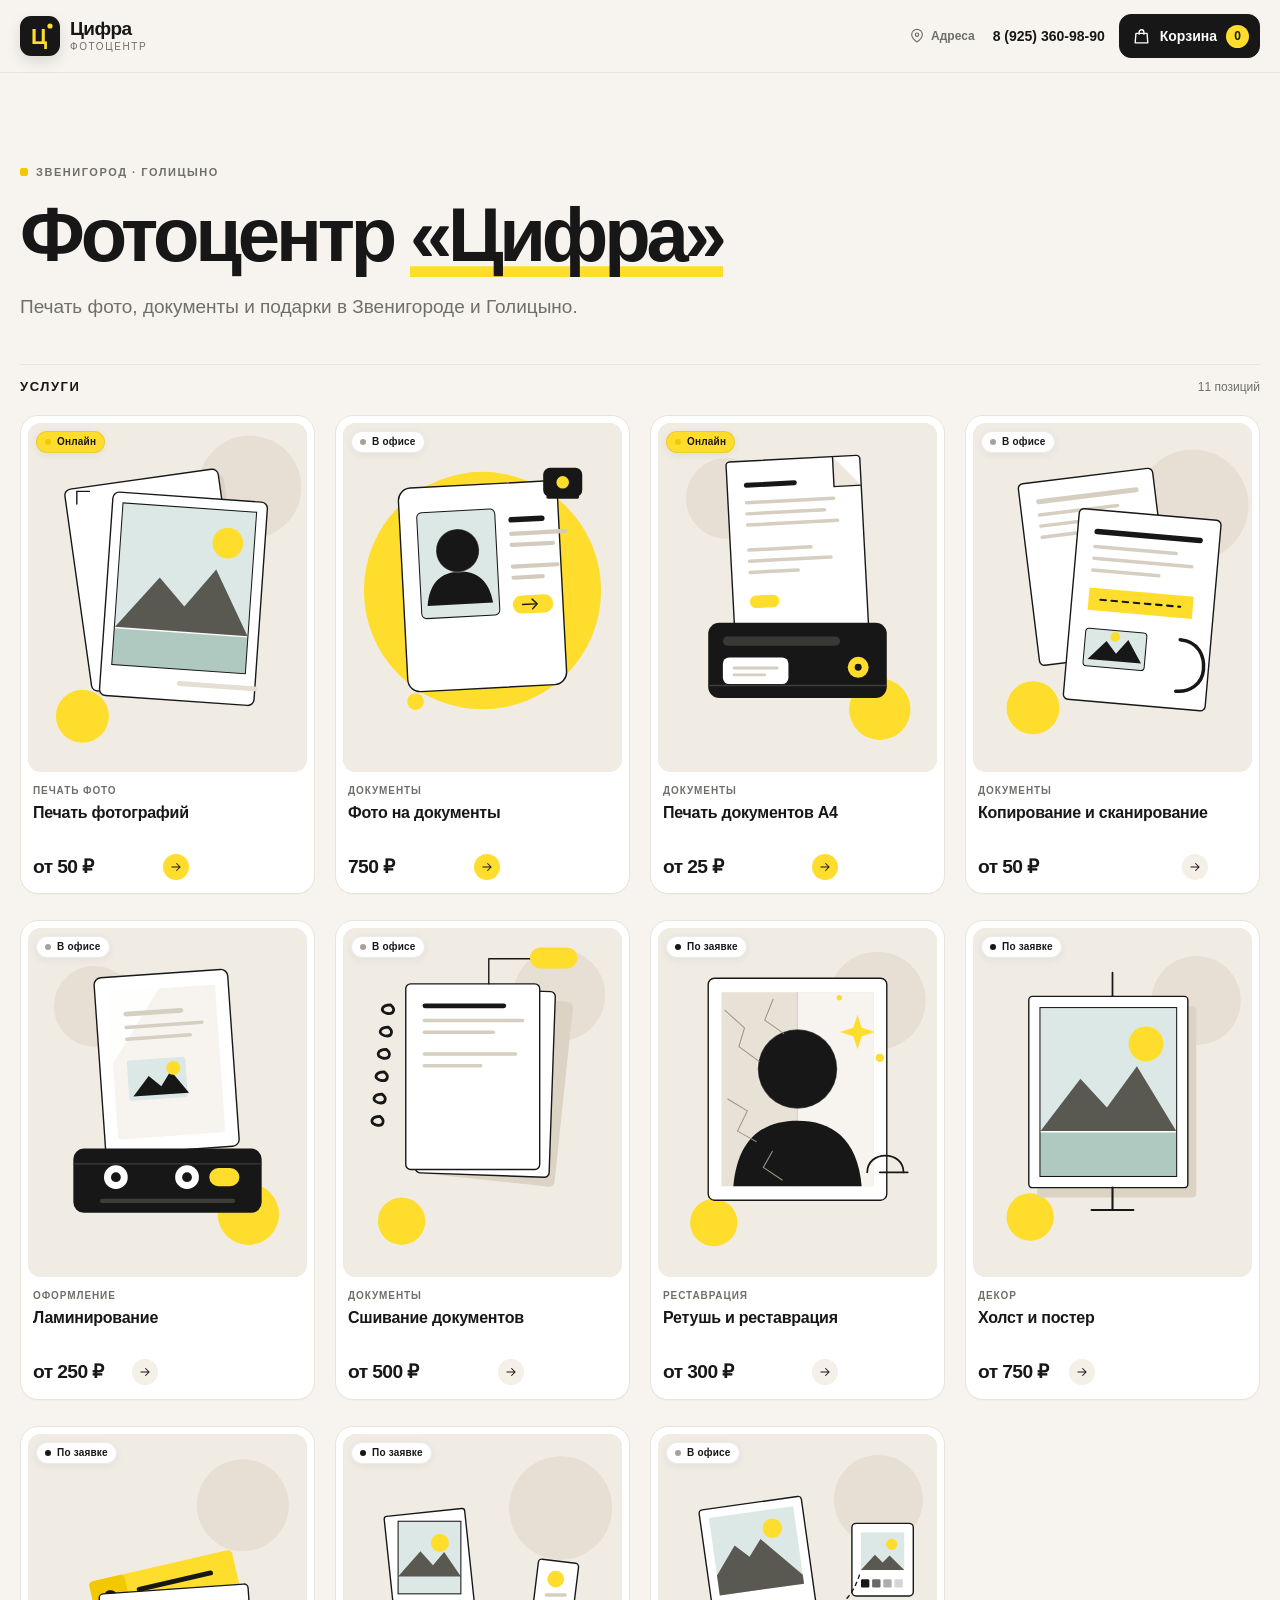
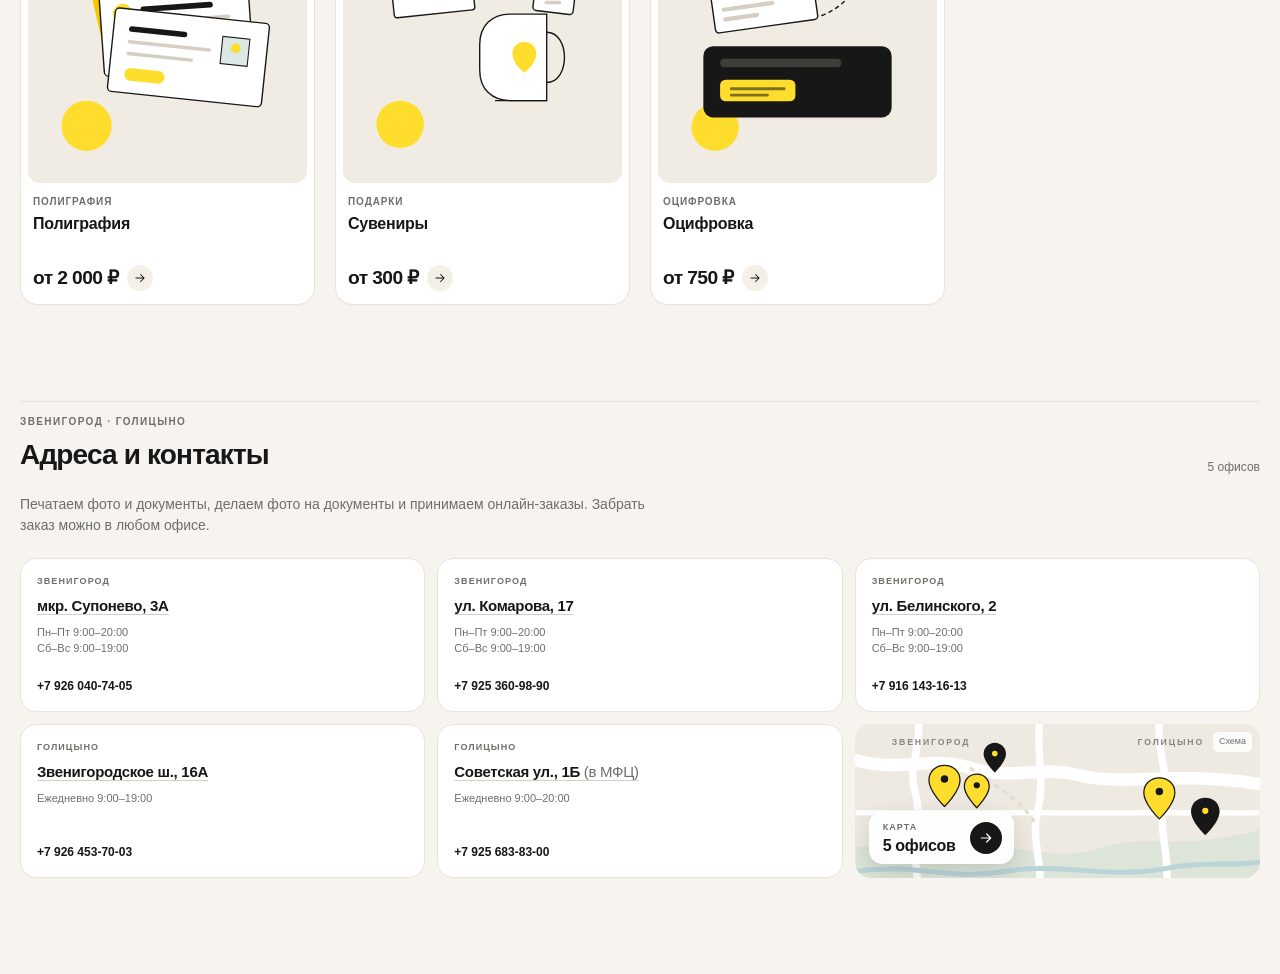
==== commit 5d5ad770: "Replace salon wording with office" ====
--- a/index.html
+++ b/index.html
@@ -1,11 +1,11 @@
-<!doctype html>
+﻿<!doctype html>
 <html lang="ru">
 <head>
   <meta charset="utf-8">
   <meta name="viewport" content="width=device-width, initial-scale=1, viewport-fit=cover">
   <meta name="theme-color" content="#F7F4EF">
   <title>Фотоцентр «Цифра» — печать фото, документы и подарки</title>
-  <meta name="description" content="Печать фотографий, документы и подарки в Звенигороде и Голицыно. Онлайн-заказ печати фото и визит в салон.">
+  <meta name="description" content="Печать фотографий, документы и подарки в Звенигороде и Голицыно. Онлайн-заказ печати фото и визит в офис.">
   <link rel="icon" href="assets/img/favicon.svg" type="image/svg+xml">
   <link rel="stylesheet" href="assets/css/styles.css">
 </head>
@@ -64,9 +64,9 @@
           <p class="contacts-eyebrow">Звенигород · Голицыно</p>
           <h2 id="contactsTitle">Адреса и контакты</h2>
         </div>
-        <span class="section-meta">5 салонов</span>
-      </div>
-      <p class="contacts-lead">Печатаем фото и документы, делаем фото на документы и принимаем онлайн-заказы. Забрать заказ можно в любом салоне.</p>
+        <span class="section-meta">5 офисов</span>
+      </div>
+      <p class="contacts-lead">Печатаем фото и документы, делаем фото на документы и принимаем онлайн-заказы. Забрать заказ можно в любом офисе.</p>
 
       <div class="contacts-grid">
         <article class="branch-card">
@@ -104,12 +104,12 @@
           <a class="branch-phone" href="tel:+79256838300">+7 925 683-83-00</a>
         </article>
 
-        <a class="branch-map" href="https://yandex.ru/maps/?ll=36.92%2C55.68&z=11&text=%D1%84%D0%BE%D1%82%D0%BE%D1%81%D0%B0%D0%BB%D0%BE%D0%BD%20%D0%A6%D0%B8%D1%84%D1%80%D0%B0%20%D0%97%D0%B2%D0%B5%D0%BD%D0%B8%D0%B3%D0%BE%D1%80%D0%BE%D0%B4%20%D0%93%D0%BE%D0%BB%D0%B8%D1%86%D1%8B%D0%BD%D0%BE" target="_blank" rel="noopener noreferrer" aria-label="Открыть карту пяти салонов «Цифра» в Яндекс.Картах">
-          <img src="assets/img/salons-map.svg" width="650" height="300" alt="Схема пяти салонов «Цифра» в Звенигороде и Голицыно">
+        <a class="branch-map" href="https://yandex.ru/maps/?ll=36.92%2C55.68&z=11&text=%D1%84%D0%BE%D1%82%D0%BE%D1%86%D0%B5%D0%BD%D1%82%D1%80%20%D0%A6%D0%B8%D1%84%D1%80%D0%B0%20%D0%97%D0%B2%D0%B5%D0%BD%D0%B8%D0%B3%D0%BE%D1%80%D0%BE%D0%B4%20%D0%93%D0%BE%D0%BB%D0%B8%D1%86%D1%8B%D0%BD%D0%BE" target="_blank" rel="noopener noreferrer" aria-label="Открыть карту пяти офисов «Цифра» в Яндекс.Картах">
+          <img src="assets/img/offices-map.svg" width="650" height="300" alt="Схема пяти офисов «Цифра» в Звенигороде и Голицыно">
           <span class="branch-map-panel">
             <span>
               <span class="branch-map-label">Карта</span>
-              <span class="branch-map-title">5 салонов</span>
+              <span class="branch-map-title">5 офисов</span>
             </span>
             <span class="branch-map-arrow" aria-hidden="true">
               <svg viewBox="0 0 24 24" fill="none" stroke="currentColor" stroke-width="1.8" stroke-linecap="round" stroke-linejoin="round"><path d="M5 12h14M13 6l6 6-6 6"/></svg>
@@ -237,7 +237,7 @@
             <li>Очки, если вы обычно носите их на фото.</li>
             <li>Требования к снимку, если их выдало ведомство.</li>
           </ul>
-          <p class="info-note"><strong>Только в салоне.</strong> Онлайн-заказ и корзина для этой услуги не предусмотрены.</p>
+          <p class="info-note"><strong>Только в офисе.</strong> Онлайн-заказ и корзина для этой услуги не предусмотрены.</p>
         </div>
       </div>
 
@@ -380,12 +380,12 @@
 
       <form class="order-form" id="orderForm" novalidate>
         <div class="modal-body order-body">
-          <p class="order-lead">Выберите салон и оставьте контакты — перезвоним и подтвердим заказ.</p>
+          <p class="order-lead">Выберите офис и оставьте контакты — перезвоним и подтвердим заказ.</p>
 
           <div class="field">
             <label for="orderOffice">Офис получения <span class="req">*</span></label>
             <select class="field-input field-select" id="orderOffice" name="office" required aria-describedby="orderOfficeError">
-              <option value="">Выберите салон</option>
+              <option value="">Выберите офис</option>
               <option value="Звенигород, мкр. Супонево, 3А">Звенигород, мкр. Супонево, 3А</option>
               <option value="Звенигород, ул. Комарова, 17">Звенигород, ул. Комарова, 17</option>
               <option value="Звенигород, ул. Белинского, 2">Звенигород, ул. Белинского, 2</option>
@@ -540,3 +540,4 @@
   <script src="assets/js/app.js"></script>
 </body>
 </html>
+
--- a/assets/css/styles.css
+++ b/assets/css/styles.css
@@ -687,7 +687,7 @@
   background: var(--text);
 }
 
-.badge--salon .badge-dot {
+.badge--office .badge-dot {
   background: #a6a19a;
 }
 
